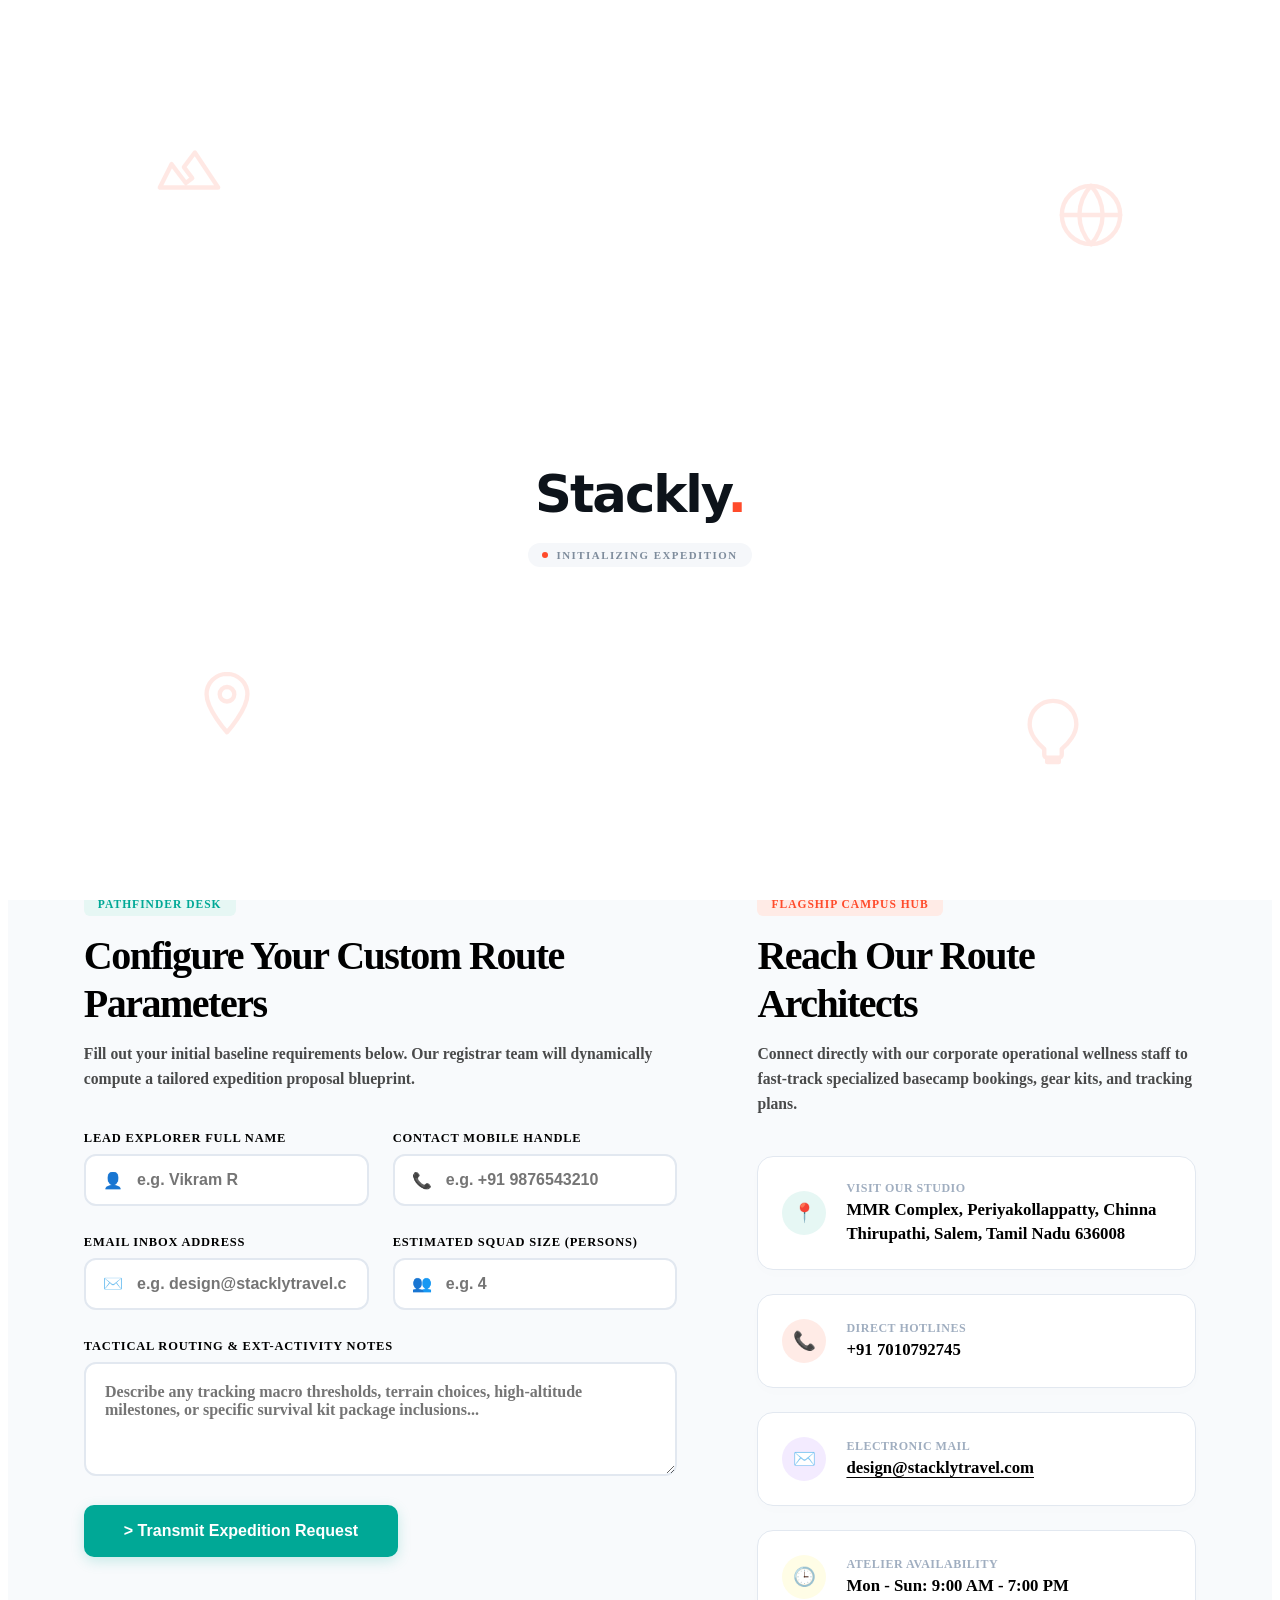
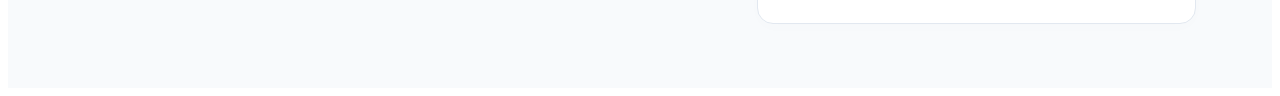
==== contact.html @ 39866b39 "subpages" ====
<!DOCTYPE html>
<html lang="en">
<head>
    <meta charset="UTF-8">
    <meta name="viewport" content="width=device-width, initial-scale=1.0">
    <title>Stackly | Adventure Expeditions</title>
    <link rel="stylesheet" href="style.css">
</head>
<body>

<!-- Fully Responsive Fluid-Loop Preloader Page for Stackly -->
<div id="preloader">
    <!-- Fluid Floating Vector Background Elements -->
    <div class="floating-bg">
        <!-- Mountain Peak Icon -->
        <svg class="float-icon icon-1" viewBox="0 0 24 24"><path d="M14 6l-3.75 5 2.85 3.8-2.2 1.65-4.9-6.45L2 18h20L14 6z"/></svg>
        <!-- Globe / Latitude Icon -->
        <svg class="float-icon icon-2" viewBox="0 0 24 24"><circle cx="12" cy="12" r="10"/><path d="M12 2a15.3 15.3 0 0 1 4 10 15.3 15.3 0 0 1-4 10 15.3 15.3 0 0 1-4-10 15.3 15.3 0 0 1 4-10zM2 12h20"/></svg>
        <!-- Map Pin Accent -->
        <svg class="float-icon icon-3" viewBox="0 0 24 24"><path d="M12 2C8.13 2 5 5.13 5 9c0 5.25 7 13 7 13s7-7.75 7-13c0-3.87-3.13-7-7-7zm0 9.5c-1.38 0-2.5-1.12-2.5-2.5s1.12-2.5 2.5-2.5 2.5 1.12 2.5 2.5-1.12 2.5-2.5 2.5z"/></svg>
        <!-- Hot Air Balloon Explorer Icon -->
        <svg class="float-icon icon-4" viewBox="0 0 24 24"><path d="M12 2a8 8 0 0 0-8 8c0 3.25 2.5 6.5 5 8.5v2a1 1 0 0 0 1 1h4a1 1 0 0 0 1-1v-2c2.5-2 5-5.25 5-8.5a8 8 0 0 0-8-8zm-2 20h4v1h-4v-1z"/></svg>
    </div>

    <!-- Center Content Branding Hub -->
    <div class="loader-content">
        <!-- Re-engineered Responsive Fluid Loop Vector Logo -->
        <div class="logo-wrapper">
            <svg class="stack-logo-svg" viewBox="0 0 100 60" xmlns="http://w3.org">
                <defs>
                    <linearGradient id="logoGrad" x1="0%" y1="0%" x2="100%" y2="100%">
                        <stop offset="0%" stop-color="#ff4b2b" />
                        <stop offset="50%" stop-color="#a832ff" />
                        <stop offset="100%" stop-color="#3b82f6" />
                    </linearGradient>
                </defs>
                <!-- Perfectly proportioned infinity track filling the viewport container -->
                <path class="fluid-loop-track" d="M 30 30 C 10 10, 10 50, 30 30 C 50 10, 50 50, 70 30 C 90 10, 90 50, 70 30 C 50 10, 50 50, 30 30 Z" />
            </svg>
        </div>

        <h1 class="brand-name">Stackly<span>.</span></h1>
        
        <!-- Minimal Graphic Pulse Indicator -->
        <div class="pulse-status-container">
            <span class="pulse-dot"></span>
            <span class="status-text">INITIALIZING EXPEDITION</span>
        </div>
    </div>
</div>

<script>
    document.addEventListener('DOMContentLoaded', () => {
    
    // Architectural Component Trigger targeting Preloader Layer
    const preloader = document.getElementById('preloader');
    
    setTimeout(() => {
        if(preloader) {
            // Dismiss Preloader with premium clean translation slide effect
            preloader.classList.add('fade-out');
            
            // Seamlessly unlock main content view mechanics
            document.body.style.overflowY = "auto";
        }
    }, 2000); // Strict 2-second timing rule
    
});

</script>

<!-- Fully Responsive Navigation Header -->
<header class="main-navbar">
    <div class="nav-container">
        
        <!-- Brand Logo Container (Clicking refreshes the page) -->
        <a href="" class="brand-logo-link" onclick="window.location.reload(); return false;">
            <img src="logo.png" alt="Stackly Logo" class="brand-logo-img">
        </a>

        <!-- Hamburger Icon for Responsive Layout Mobile View -->
        <div class="hamburger-menu" id="hamburgerMenu">
            <span class="nav-bar"></span>
            <span class="nav-bar"></span>
            <span class="nav-bar"></span>
        </div>

        <!-- Navigation Menus Link Layout Wrapper -->
        <nav class="nav-menu-wrapper" id="navMenuWrapper">
            <!-- 5 Centered Nav Links -->
            <ul class="nav-menu-list">
                <li><a href="index.html" class="menu-item ">Home</a></li>
                <li><a href="destination.html" class="menu-item ">Destinations</a></li>
                <li><a href="story.htmlr" class="menu-item ">Our Story</a></li>
                <li><a href="gallery.html" class="menu-item active">Gallery</a></li>
                <li><a href="contact.html" class="menu-item">Contact Us</a></li>
            </ul>

            <!-- Right Side Corner Auth Button -->
            <div class="nav-auth-wrapper">
              <button class="btn-auth" id="authBtn" onclick="window.location.href='login.html'">
    Join Stackly
</button>
            </div>
        </nav>

    </div>
</header>

<script>
    document.addEventListener('DOMContentLoaded', () => {
    
    // Select HTML Structural Elements for Responsive Navbar Menu Loop
    const hamburgerMenu = document.getElementById('hamburgerMenu');
    const navMenuWrapper = document.getElementById('navMenuWrapper');
    const menuLinks = document.querySelectorAll('.menu-item');

    // Toggle Mobile Panel overlay classes upon action clicks
    hamburgerMenu.addEventListener('click', () => {
        hamburgerMenu.classList.toggle('open');
        navMenuWrapper.classList.toggle('mobile-active');
        
        // Prevent background webpage scrolling when structural panel overlay is open
        if (navMenuWrapper.classList.contains('mobile-active')) {
            document.body.style.overflow = 'hidden';
        } else {
            document.body.style.overflow = 'auto';
        }
    });

    // Close the navigation modal window instantly when any single item anchor link is chosen
    menuLinks.forEach(link => {
        link.addEventListener('click', (e) => {
            // Remove active tags across all structural items
            menuLinks.forEach(item => item.classList.remove('active'));
            // Inject structural active highlight onto selection
            e.target.classList.add('active');

            // Dismiss mobile drawer layouts
            hamburgerMenu.classList.remove('open');
            navMenuWrapper.classList.remove('mobile-active');
            document.body.style.overflow = 'auto';
        });
    });

});

</script>

<!-- Fully Responsive Brand-Themed Contact Hero Section -->
<section id="contact-hero-arena" class="contact-hero-section">
    <!-- Theme Floating Vector Background Systems -->
    <div class="contact-floating-bg">
        <svg class="contact-float-icon icon-alpha" viewBox="0 0 24 24" fill="none" stroke="currentColor" stroke-width="1.5"><path d="M22 16.92v3a2 2 0 0 1-2.18 2 19.79 19.79 0 0 1-8.63-3.07 19.5 19.5 0 0 1-6-6 19.79 19.79 0 0 1-3.07-8.67A2 2 0 0 1 4.11 2h3a2 2 0 0 1 2 1.72 12.84 12.84 0 0 0 .7 2.81 2 2 0 0 1-.45 2.11L8.09 9.91a16 16 0 0 0 6 6l1.27-1.27a2 2 0 0 1 2.11-.45 12.84 12.84 0 0 0 2.81.7A2 2 0 0 1 22 16.92z"/></svg>
        <svg class="contact-float-icon icon-beta" viewBox="0 0 24 24" fill="none" stroke="currentColor" stroke-width="1.5"><circle cx="12" cy="12" r="10"/><path d="M12 2v20M2 12h20"/></svg>
    </div>

    <div class="contact-hero-container">
        <!-- LEFT COLUMN: Dynamic Motion Typography & Interaction Channels -->
        <div class="contact-hero-text-block">
            <!-- Scroll-Triggered Staggered Word Entry Header -->
            <h1 class="contact-hero-title" id="contactScrollTitle">
                <span class="contact-scroll-word">Connect</span>
                <span class="contact-scroll-word">With</span>
                <span class="contact-scroll-word">Our</span>
                <span class="contact-scroll-word">Basecamp<span class="brand-dot-marker">.</span></span>
            </h1>
            
            <p class="contact-hero-description scroll-bottom-cascade">
                Have questions regarding custom route tracking parameters, equipment load Suggested caps, or team coordination sync loops? Establish lines with our pathfinders.
            </p>

            <!-- Creative Inline Details Grid Blocks -->
            <div class="contact-meta-cards-grid scroll-bottom-cascade">
                <!-- Card Node 1 -->
                <div class="contact-detail-card-item">
                    <div class="card-icon-box coral-tint">
                        <svg viewBox="0 0 24 24" fill="none" stroke="currentColor" stroke-width="2.5"><path d="M22 16.92v3a2 2 0 0 1-2.18 2 19.79 19.79 0 0 1-8.63-3.07 19.5 19.5 0 0 1-6-6 19.79 19.79 0 0 1-3.07-8.67A2 2 0 0 1 4.11 2h3a2 2 0 0 1 2 1.72 12.84 12.84 0 0 0 .7 2.81 2 2 0 0 1-.45 2.11L8.09 9.91a16 16 0 0 0 6 6l1.27-1.27a2 2 0 0 1 2.11-.45 12.84 12.84 0 0 0 2.81.7A2 2 0 0 1 22 16.92z"/></svg>
                    </div>
                    <div class="card-meta-text">
                        <h4>Terminal Hotline</h4>
                        <p class="pure-black-label">+91 7010792745</p>
                    </div>
                </div>

                <!-- Card Node 2 -->
                <div class="contact-detail-card-item">
                    <div class="card-icon-box purple-tint">
                        <svg viewBox="0 0 24 24" fill="none" stroke="currentColor" stroke-width="2.5"><path d="M4 4h16c1.1 0 2 .9 2 2v12c0 1.1-.9 2-2 2H4c-1.1 0-2-.9-2-2V6c0-1.1.9-2 2-2z"/><polyline points="22,6 12,13 2,6"/></svg>
                    </div>
                    <div class="card-meta-text">
                        <h4>Secure Mail Server</h4>
                        <p class="pure-black-label">ops@stacklytravel.com</p>
                    </div>
                </div>
            </div>

            <!-- Bottom-Up Entrance CTA Action Button -->
            <div class="contact-hero-cta-wrapper scroll-bottom-cascade">
                <button class="contact-hero-btn-primary fallback-redirect">Open Support Terminal</button>
            </div>
        </div>

        <!-- RIGHT COLUMN: Framed High-Contrast Image Display Canvas -->
        <div class="contact-hero-media-block" id="contactMediaBlock">
            <div class="contact-graphic-frame">
                <div class="frame-accent-bracket-node"></div>
                <img src="https://unsplash.com" alt="Pathfinders Team Communicating at Basecamp Site" class="contact-hero-display-img">
            </div>
        </div>
    </div>
</section>

<style>
    /* --- High-Contrast Contact Page Hero Layout Blueprint --- */
.contact-hero-section {
    position: relative;
    width: 100%;
    min-height: calc(100vh - 130px);
    background-color: #ffffff;
    /* Enforces strict 130px top padding layout constraints */
    padding: 130px 6% 5rem 6%; 
    display: flex;
    align-items: center;
    overflow: hidden;
    box-sizing: border-box;
}

.contact-hero-container {
    max-width: 1600px;
    margin: 0 auto;
    display: grid;
    grid-template-columns: 1.1fr 0.9fr; /* Asymmetrical distribution grid tracking rules */
    gap: 6rem;
    align-items: center;
    width: 100%;
    position: relative;
    z-index: 5;
}

/* ==========================================
   LEFT COLUMN: SCROLL REVEALS & HIGHLIGHTS
   ========================================== */
.contact-hero-text-block {
    display: flex;
    flex-direction: column;
}

/* Word-by-Word Smooth Reveal Animations */
.contact-hero-title {
    display: flex;
    flex-wrap: wrap;
    gap: 0.6rem 1.4rem;
    font-size: clamp(3.2rem, 5.8vw, 5.2rem);
    font-weight: 900;
    color: #000000; /* Pure Black */
    line-height: 1.05;
    letter-spacing: -3px;
    margin-bottom: 2rem;
    overflow: hidden;
}

.contact-scroll-word {
    display: inline-block;
    opacity: 0;
    transform: translateY(25px);
    transition: opacity 0.6s cubic-bezier(0.16, 1, 0.3, 1), transform 0.6s cubic-bezier(0.16, 1, 0.3, 1);
}

.contact-scroll-word.reveal-active {
    opacity: 1;
    transform: translateY(0);
}

.brand-dot-marker {
    color: #ff4b2b; /* Stackly Electric Coral */
}

.contact-hero-description {
    font-size: clamp(1.15rem, 1.8vw, 1.3rem);
    font-weight: 600;
    color: #657786;
    line-height: 1.6;
    margin: 0 0 2.5rem 0;
    max-width: 650px;
}

/* Interactive Utility Cards Grid Block Row */
.contact-meta-cards-grid {
    display: grid;
    grid-template-columns: 1fr 1fr;
    gap: 1.5rem;
    margin-bottom: 3.5rem;
    max-width: 680px;
}

.contact-detail-card-item {
    display: flex;
    align-items: center;
    gap: 1rem;
    padding: 1.25rem 1.5rem;
    background-color: #ffffff;
    border: 2px solid #000000; /* Bold industrial structural vector borders */
    border-radius: 16px;
    transition: transform 0.3s cubic-bezier(0.16, 1, 0.3, 1), border-color 0.3s ease;
}

/* Creative Card Lift Hover Animations */
.contact-detail-card-item:hover {
    transform: translateY(-4px) scale(1.02);
    border-color: #ff4b2b;
}

.card-icon-box {
    width: 44px;
    height: 44px;
    border-radius: 10px;
    display: flex;
    align-items: center;
    justify-content: center;
    flex-shrink: 0;
}
.coral-tint  { background-color: rgba(255, 75, 43, 0.06); color: #ff4b2b; }
.purple-tint { background-color: rgba(168, 50, 255, 0.06); color: #a832ff; }

.card-icon-box svg {
    width: 20px;
    height: 20px;
}

.card-meta-text h4 {
    font-size: 0.95rem;
    font-weight: 800;
    color: #a0aec0;
    text-transform: uppercase;
    letter-spacing: 0.5px;
    margin: 0 0 2px 0;
}

/* Pure Black Pure Content Hover Typography Styling */
.pure-black-label {
    font-size: 1.05rem;
    font-weight: 700;
    color: #000000; /* Pure solid black text font rule */
    margin: 0;
    transition: color 0.25s ease;
}

.contact-detail-card-item:hover .pure-black-label {
    color: #ff4b2b;
}

/* Shared Bottom Entrance Animation Core States */
.scroll-bottom-cascade {
    opacity: 0;
    transform: translateY(40px);
    transition: opacity 0.8s cubic-bezier(0.16, 1, 0.3, 1), transform 0.8s cubic-bezier(0.16, 1, 0.3, 1);
}

.scroll-bottom-cascade.reveal-active {
    opacity: 1;
    transform: translateY(0);
}

/* Capsule round gradient action button */
.contact-hero-btn-primary {
    display: inline-block;
    padding: 1.1rem 3.2rem;
    font-size: 1.05rem;
    font-weight: 800;
    color: #ffffff;
    background: linear-gradient(90deg, #ff4c2b 0%, #d83490 45%, #943bf1 100%);
    border: none;
    border-radius: 50px; 
    cursor: pointer;
    box-shadow: 0 10px 25px rgba(216, 52, 144, 0.25);
    transition: transform 0.3s cubic-bezier(0.16, 1, 0.3, 1), box-shadow 0.3s ease;
    white-space: nowrap;
}

.contact-hero-btn-primary:hover {
    transform: translateY(-4px) scale(1.02);
    box-shadow: 0 14px 30px rgba(216, 52, 144, 0.4);
}

/* ==========================================
   RIGHT COLUMN: PICTURE CANVAS ELEMENT STAGE
   ========================================== */
.contact-hero-media-block {
    width: 100%;
    opacity: 0;
    transform: scale(0.95);
    transition: opacity 1s cubic-bezier(0.16, 1, 0.3, 1), transform 1s cubic-bezier(0.16, 1, 0.3, 1);
}

.contact-hero-media-block.reveal-active {
    opacity: 1;
    transform: scale(1);
}

.contact-graphic-frame {
    position: relative;
    width: 100%;
    aspect-ratio: 16 / 11; /* Locked ratio frame prevents load container height collapse errors */
    border: 3px solid #000000; 
    border-radius: 24px;
    overflow: hidden;
    background-color: #f8fafc;
    box-shadow: 0 20px 45px rgba(0,0,0,0.06);
}

.contact-hero-display-img {
    width: 100%;
    height: 100%;
    object-fit: cover;
    display: block;
    transition: transform 0.6s cubic-bezier(0.16, 1, 0.3, 1);
}

.contact-graphic-frame:hover .contact-hero-display-img {
    transform: scale(1.04);
}

.frame-accent-bracket-node {
    position: absolute;
    top: -15px;
    right: -15px;
    width: 60px;
    height: 60px;
    border-right: 4px solid #a832ff; /* Solar Violet corner layout badge element */
    border-top: 4px solid #a832ff;
    pointer-events: none;
    z-index: 5;
}

/* Background Vectors Styling Matrix */
.contact-floating-bg {
    position: absolute;
    width: 100%;
    height: 100%;
    top: 0;
    left: 0;
    pointer-events: none;
    z-index: 1;
}

.contact-float-icon {
    position: absolute;
    width: 5vw;
    min-width: 45px;
    max-width: 80px;
    color: #a832ff;
    opacity: 0.07;
    animation: driftMotion 16s infinite linear alternate;
}

.icon-alpha { top: 15%; left: 4%; }
.icon-beta { bottom: 18%; right: 48%; }

@keyframes driftMotion {
    0% { transform: translate(0, 0) rotate(0deg); }
    100% { transform: translate(25px, -25px) rotate(8deg); }
}

/* ==========================================
   RESPONSIVE DESIGN SYSTEM MEDIA QUERIES
   ========================================== */
@media (max-width: 1100px) {
    .contact-hero-section {
        padding-top: 130px; 
    }
    .contact-hero-container {
        grid-template-columns: 1fr;
        gap: 4rem;
    }
    .contact-hero-text-block {
        align-items: center;
        text-align: center;
    }
    .contact-hero-title {
        justify-content: center;
    }
    .contact-hero-description, .contact-meta-cards-grid {
        margin-left: auto;
        margin-right: auto;
    }
    .contact-hero-media-block {
        max-width: 650px;
        margin: 0 auto;
    }
}

@media (max-width: 600px) {
    .contact-meta-cards-grid {
        grid-template-columns: 1fr; /* Stack utility details blocks into single vertical stream card on mobile displays */
        width: 100%;
        max-width: 320px;
    }
    .contact-hero-btn-primary {
        width: 100%;
        text-align: center;
    }
}

</style>

<script>
    document.addEventListener('DOMContentLoaded', () => {

    // ==========================================
    // 1. SCROLL INTERSECTION REVEAL MODULE
    // ==========================================
    const heroArena = document.getElementById('contact-hero-arena');
    const scrollWords = document.querySelectorAll('.contact-scroll-word');
    const bottomCascades = document.querySelectorAll('.scroll-bottom-cascade');
    const mediaBlockCard = document.getElementById('contactMediaBlock');

    const contactObserverOptions = {
        root: null,
        threshold: 0.12 
    };

    const triggerContactHeroReveal = (entries, observer) => {
        entries.forEach(entry => {
            if (entry.isIntersecting) {
                
                // Stagger text header elements word-by-word upward sequentially
                scrollWords.forEach((word, index) => {
                    setTimeout(() => {
                        word.classList.add('reveal-active');
                    }, index * 120); // 120ms staggered flow metrics
                });

                // Cascade detail cards and text up cleanly from the layout baseline
                bottomCascades.forEach((element, index) => {
                    setTimeout(() => {
                        element.classList.add('reveal-active');
                    }, (scrollWords.length * 120) + (index * 150));
                });

                // Smooth scale-reveal for right-hand picture frame canvas box
                setTimeout(() => {
                    if (mediaBlockCard) {
                        mediaBlockCard.classList.add('reveal-active');
                    }
                }, (scrollWords.length * 120) + 350);

                observer.unobserve(entry.target); // Sever trace line monitoring loops to preserve memory lifecycle
            }
        });
    };

    const contactHeroObserver = new IntersectionObserver(triggerContactHeroReveal, contactObserverOptions);
    if (heroArena) contactHeroObserver.observe(heroArena);

    // ==========================================
    // 2. DISPATCH REDIRECT CALL TRUNK (404 OVERLAY)
    // ==========================================
    const overlayTriggers = document.querySelectorAll('#contact-hero-arena .fallback-redirect');

    overlayTriggers.forEach(btn => {
        btn.addEventListener('click', (e) => {
            e.preventDefault();
            e.stopPropagation();

            const customOverlay = document.createElement('div');
            customOverlay.style.cssText = `
                position: fixed; top: 0; left: 0; width: 100vw; height: 100vh;
                background: #000000; color: #ffffff; z-index: 1000000;
                display: flex; flex-direction: column; align-items: center; justify-content: center;
                font-family: system-ui, -apple-system, sans-serif; opacity: 0; transition: opacity 0.3s ease;
            `;

            customOverlay.innerHTML = `
                <h1 style="font-size: clamp(5rem, 12vw, 8rem); font-weight: 900; color: #ff4b2b; margin: 0; letter-spacing: -2px;">404</h1>
                <h2 style="font-size: 1.35rem; font-weight: 800; margin: 0.5rem 0 1rem; text-transform: uppercase;">Support Terminal Sealed</h2>
                <p style="font-size: 1rem; color: #657786; text-align: center; max-width: 450px; margin: 0 0 2rem 0; padding: 0 1rem;">The live operational help desk wave coordinate matrix is offline for schedule re-calibration. Path unresolved.</p>
                <button id="dismissContactOverlay" style="background: #ffffff; color: #000000; border: none; padding: 0.85rem 2.5rem; font-weight: 800; font-size: 0.95rem; border-radius: 30px; cursor: pointer; transition: transform 0.2s ease;">Return to Basecamp</button>
            `;

            document.body.appendChild(customOverlay);
            requestAnimationFrame(() => customOverlay.style.opacity = '1');
            document.body.style.overflow = 'hidden';

            document.getElementById('dismissContactOverlay').addEventListener('click', () => {
                customOverlay.style.opacity = '0';
                setTimeout(() => {
                    customOverlay.remove();
                    document.body.style.overflow = 'auto';
                }, 300);
            });
        });
    });

});

</script>

<!-- Fully Responsive Balanced Split Form & Basecamp Details Matrix -->
<section id="care-architects-hub" class="form-matrix-section">
    <div class="matrix-fluid-container scroll-fade-up">
        
        <!-- LEFT COLUMN: Strict Validation Booking Grid Box -->
        <div class="matrix-form-column">
            <div class="form-badge-wrapper">
                <span class="badge-label-node tint-teal">PATHFINDER DESK</span>
            </div>
            
            <h2 class="form-main-title">Configure Your Custom Route Parameters</h2>
            <p class="form-subtitle">Fill out your initial baseline requirements below. Our registrar team will dynamically compute a tailored expedition proposal blueprint.</p>
            
            <form id="placementFormMatrix" class="matrix-interactive-form" novalidate>
                
                <div class="form-input-row">
                    <!-- INPUT 1: Explorer Name (Strips Digits) -->
                    <div class="input-field-node">
                        <label for="parentFullName">LEAD EXPLORER FULL NAME</label>
                        <div class="control-input-wrapper">
                            <span class="field-vector-icon">👤</span>
                            <input type="text" id="parentFullName" placeholder="e.g. Vikram R" required>
                        </div>
                    </div>
                    
                    <!-- INPUT 2: Mobile (Strips Alpha) -->
                    <div class="input-field-node">
                        <label for="contactMobile">CONTACT MOBILE HANDLE</label>
                        <div class="control-input-wrapper">
                            <span class="field-vector-icon">📞</span>
                            <input type="tel" id="contactMobile" placeholder="e.g. +91 9876543210" required>
                        </div>
                    </div>
                </div>

                <div class="form-input-row">
                    <!-- INPUT 3: Email Box -->
                    <div class="input-field-node">
                        <label for="inboxAddress">EMAIL INBOX ADDRESS</label>
                        <div class="control-input-wrapper">
                            <span class="field-vector-icon">✉️</span>
                            <input type="email" id="inboxAddress" placeholder="e.g. design@stacklytravel.com" required>
                        </div>
                    </div>
                    
                    <!-- INPUT 4: Squad Size -->
                    <div class="input-field-node">
                        <label for="childAgeMonths">ESTIMATED SQUAD SIZE (PERSONS)</label>
                        <div class="control-input-wrapper">
                            <span class="field-vector-icon">👥</span>
                            <input type="number" id="childAgeMonths" placeholder="e.g. 4" required>
                        </div>
                    </div>
                </div>

                <!-- TEXTAREA: Notes -->
                <div class="input-field-node full-width-node">
                    <label for="careNotes">TACTICAL ROUTING & EXT-ACTIVITY NOTES</label>
                    <textarea id="careNotes" placeholder="Describe any tracking macro thresholds, terrain choices, high-altitude milestones, or specific survival kit package inclusions..." rows="4" required></textarea>
                </div>

                <!-- SUBMIT TERMINAL BUTTON BUTTON -->
                <div class="action-submit-node">
                    <button type="submit" class="btn-matrix-submit">&gt; Transmit Expedition Request</button>
                </div>

            </form>
        </div>

        <!-- RIGHT COLUMN: Corporate Basecamp Headquarters Location Details -->
        <div class="matrix-details-column">
            <div class="form-badge-wrapper">
                <span class="badge-label-node tint-coral">FLAGSHIP CAMPUS HUB</span>
            </div>
            
            <h2 class="details-main-title">Reach Our Route Architects</h2>
            <p class="details-subtitle">Connect directly with our corporate operational wellness staff to fast-track specialized basecamp bookings, gear kits, and tracking plans.</p>
            
            <!-- STICKY VERTICAL INFO TRACK BOXES -->
            <div class="studio-info-stack">
                
                <!-- Box Node A: Address -->
                <div class="info-card-strip">
                    <div class="info-icon-box box-teal">📍</div>
                    <div class="info-text-box">
                        <span class="info-tag-header">VISIT OUR STUDIO</span>
                        <p class="info-tag-desc bold-obsidian">MMR Complex, Periyakollappatty, Chinna Thirupathi, Salem, Tamil Nadu 636008</p>
                    </div>
                </div>

                <!-- Box Node B: Hotlines -->
                <div class="info-card-strip">
                    <div class="info-icon-box box-coral">📞</div>
                    <div class="info-text-box">
                        <span class="info-tag-header">DIRECT HOTLINES</span>
                        <p class="info-tag-desc bold-obsidian number-highlight">+91 7010792745</p>
                    </div>
                </div>

                <!-- Box Node C: Mail Link -->
                <div class="info-card-strip">
                    <div class="info-icon-box box-purple">✉️</div>
                    <div class="info-text-box">
                        <span class="info-tag-header">ELECTRONIC MAIL</span>
                        <a href="mailto:design@stacklytravel.com" class="info-tag-desc email-anchor-link">design@stacklytravel.com</a>
                    </div>
                </div>

                <!-- Box Node D: Availability -->
                <div class="info-card-strip">
                    <div class="info-icon-box box-yellow">🕒</div>
                    <div class="info-text-box">
                        <span class="info-tag-header">ATELIER AVAILABILITY</span>
                        <p class="info-tag-desc bold-obsidian">Mon - Sun: 9:00 AM - 7:00 PM</p>
                    </div>
                </div>

            </div>
        </div>

    </div>
</section>

<style>
    /* --- High-Contrast Split Architectural Matrix Section Styles --- */
.form-matrix-section {
    width: 100%;
    background-color: #f8fafc; /* Premium clean off-white base layer */
    padding: 4rem 6%;
    box-sizing: border-box;
}

.matrix-fluid-container {
    max-width: 1550px;
    margin: 0 auto;
    display: grid;
    grid-template-columns: 1.15fr 0.85fr;
    gap: 5rem;
    align-items: start;
}

/* ==========================================
   BADGES & BASELINE TYPOGRAPHY MATRIX
   ========================================== */
.form-badge-wrapper {
    margin-bottom: 1.25rem;
}

.badge-label-node {
    font-size: 0.72rem;
    font-weight: 900;
    letter-spacing: 1px;
    padding: 6px 14px;
    border-radius: 6px;
    text-transform: uppercase;
}
.tint-teal  { background-color: #e6f7f4; color: #00a896; }
.tint-coral { background-color: #ffebe6; color: #ff4b2b; }

.form-main-title, .details-main-title {
    font-size: clamp(1.8rem, 3.5vw, 2.5rem);
    font-weight: 800;
    color: #000000; /* Pure High-Contrast Black */
    letter-spacing: -1.5px;
    margin: 0 0 0.8rem 0;
    line-height: 1.2;
}

.form-subtitle, .details-subtitle {
    font-size: 0.98rem;
    font-weight: 600;
    color: #000000;
    opacity: 0.7;
    line-height: 1.6;
    margin: 0 0 2.5rem 0;
    max-width: 600px;
}

/* ==========================================
   LEFT COLUMN: GRID INPUT CONTROLS CANVAS
   ========================================== */
.matrix-interactive-form {
    display: flex;
    flex-direction: column;
    gap: 1.8rem;
    width: 100%;
}

.form-input-row {
    display: flex;
    gap: 1.5rem;
    width: 100%;
}

.input-field-node {
    flex: 1;
    display: flex;
    flex-direction: column;
    gap: 8px;
}

.full-width-node {
    width: 100%;
}

.input-field-node label {
    font-size: 0.78rem;
    font-weight: 900;
    text-transform: uppercase;
    letter-spacing: 0.8px;
    color: #000000;
}

.control-input-wrapper {
    position: relative;
    width: 100%;
    display: flex;
    align-items: center;
}

.field-vector-icon {
    position: absolute;
    left: 1.2rem;
    font-size: 1rem;
    color: #a0aec0;
    pointer-events: none;
    user-select: none;
}

.matrix-interactive-form input, .matrix-interactive-form textarea {
    width: 100%;
    background-color: #ffffff;
    border: 2px solid #e2e8f0;
    border-radius: 12px;
    font-size: 1rem;
    font-weight: 700;
    color: #000000;
    outline: none;
    box-sizing: border-box;
    transition: all 0.25s cubic-bezier(0.16, 1, 0.3, 1);
}

.matrix-interactive-form input {
    height: 52px;
    padding: 0 1.2rem 0 3.2rem; 
}

.matrix-interactive-form textarea {
    padding: 1.2rem;
    resize: vertical;
    font-family: inherit;
}

.matrix-interactive-form input:focus, .matrix-interactive-form textarea:focus {
    border-color: #00a896; 
    box-shadow: 0 4px 15px rgba(0, 168, 150, 0.04);
}

/* Admissions Request Launch Button Component */
.btn-matrix-submit {
    height: 52px;
    padding: 0 2.5rem;
    background-color: #00a896; /* Pure brand teal button base fill */
    color: #ffffff;
    border: none;
    border-radius: 10px;
    font-size: 1rem;
    font-weight: 800;
    cursor: pointer;
    box-shadow: 0 4px 14px rgba(0, 168, 150, 0.2);
    transition: all 0.25s ease;
}

.btn-matrix-submit:hover {
    background-color: #008f81;
    transform: translateY(-2px);
    box-shadow: 0 6px 18px rgba(0, 168, 150, 0.35);
}

/* ==========================================
   RIGHT COLUMN: STUDIO DETAILS VERTICAL STACK
   ========================================== */
.studio-info-stack {
    display: flex;
    flex-direction: column;
    gap: 1.5rem;
    width: 100%;
}

.info-card-strip {
    display: flex;
    align-items: center;
    gap: 1.25rem;
    background-color: #ffffff;
    border: 1px solid #e2e8f0;
    border-radius: 16px;
    padding: 1.5rem;
    box-sizing: border-box;
    box-shadow: 0 4px 15px rgba(0,0,0,0.01);
}

.info-icon-box {
    width: 44px;
    height: 44px;
    border-radius: 50%;
    display: flex;
    align-items: center;
    justify-content: center;
    font-size: 1.15rem;
    flex-shrink: 0;
}
.box-teal   { background-color: #e6f7f4; }
.box-coral  { background-color: #ffebe6; }
.box-purple { background-color: #f3ebff; }
.box-yellow { background-color: #fffde6; }

.info-text-box {
    display: flex;
    flex-direction: column;
    gap: 2px;
}

.info-tag-header {
    font-size: 0.75rem;
    font-weight: 900;
    color: #a0aec0;
    letter-spacing: 0.5px;
}

.info-tag-desc {
    font-size: 1.05rem;
    margin: 0;
    line-height: 1.4;
}

.bold-obsidian {
    font-weight: 700;
    color: #000000;
}

.number-highlight {
    font-weight: 800;
}

/* Direct mail link link anchor styling */
.email-anchor-link {
    font-weight: 800;
    color: #000000;
    text-decoration: underline;
    text-underline-offset: 4px;
    transition: color 0.2s ease;
}

.email-anchor-link:hover {
    color: #ff4b2b; /* Glow bright brand coral on focus contact hover loop */
}

/* ==========================================
   RESPONSIVE DESIGN SYSTEM MEDIA QUERIES
   ========================================== */
@media (max-width: 1024px) {
    .matrix-fluid-container {
        grid-template-columns: 1fr; 
        gap: 4rem;
    }
}

@media (max-width: 600px) {
    .form-input-row {
        flex-direction: column; 
        gap: 1.8rem;
    }
    .info-card-strip {
        padding: 1.25rem;
    }
    .btn-matrix-submit {
        width: 100%;
        justify-content: center;
    }
}

</style>

<script>
    document.addEventListener('DOMContentLoaded', () => {

    const fullNameInput = document.getElementById('parentFullName');
    const mobileInput = document.getElementById('contactMobile');
    const placementForm = document.getElementById('placementFormMatrix');

    // ========================================================
    // 1. STRICT VALIDATION FILTER LOOPS (REALTIME TYPING BLOCKERS)
    // ========================================================
    if (fullNameInput) {
        fullNameInput.addEventListener('input', () => {
            fullNameInput.value = fullNameInput.value.replace(/[0-9]/g, '');
        });
    }

    if (mobileInput) {
        mobileInput.addEventListener('input', () => {
            mobileInput.value = mobileInput.value.replace(/[a-zA-Z]/g, '');
        });
    }

    // ========================================================
    // 2. DISPATCH SUBMIT INTERCEPTOR PIPELINE (404 REDIRECT OVERLAY)
    // ========================================================
    if (placementForm) {
        placementForm.addEventListener('submit', (e) => {
            e.preventDefault();

            const parentName = fullNameInput.value.trim();
            const phoneHandle = mobileInput.value.trim();
            const emailInbox = document.getElementById('inboxAddress').value.trim();
            const infantAge = document.getElementById('childAgeMonths').value;
            const careNotes = document.getElementById('careNotes').value.trim();

            if (!parentName || !phoneHandle || !emailInbox || !infantAge || !careNotes) {
                alert('Please fill the fields before initiating placement terminal matrix verification.');
                return;
            }

            const cockpitOverlay = document.createElement('div');
            cockpitOverlay.style.cssText = `
                position: fixed; top: 0; left: 0; width: 100vw; height: 100vh;
                background: #000000; color: #ffffff; z-index: 2000000;
                display: flex; flex-direction: column; align-items: center; justify-content: center;
                font-family: system-ui, -apple-system, sans-serif; opacity: 0; transition: opacity 0.35s ease;
            `;

            cockpitOverlay.innerHTML = `
                <h1 style="font-size: clamp(5rem, 12vw, 8rem); font-weight: 900; color: #ff4b2b; margin: 0; letter-spacing: -2px;">404</h1>
                <h2 style="font-size: 1.35rem; font-weight: 800; margin: 0.5rem 0 1rem; text-transform: uppercase; letter-spacing: 0.5px;">Matrix Node Missing</h2>
                <p style="font-size: 1rem; color: #657786; text-align: center; max-width: 460px; margin: 0 0 2.5rem 0; padding: 0 1.5rem;">Admissions parameters for [ ${parentName.toUpperCase()} ] accepted, but target processing node has dropped offline. Track severed.</p>
                <button id="dismissFormOverlay" style="background: #ffffff; color: #000000; border: none; padding: 0.85rem 2.8rem; font-weight: 800; font-size: 0.95rem; border-radius: 40px; cursor: pointer; transition: transform 0.2s ease;">Re-verify Baseline</button>
            `;

            document.body.appendChild(cockpitOverlay);
            requestAnimationFrame(() => cockpitOverlay.style.opacity = '1');
            document.body.style.overflow = 'hidden';

            document.getElementById('dismissFormOverlay').addEventListener('click', () => {
                cockpitOverlay.style.opacity = '0';
                setTimeout(() => {
                    cockpitOverlay.remove();
                    document.body.style.overflow = 'auto';
                    placementForm.reset(); 
                }, 300);
            });
        });
    }

});

</script>
---- style.css ----
/* --- Ultra-Modern Fluid Preloader System --- */
#preloader {
    position: fixed;
    top: 0;
    left: 0;
    width: 100vw;
    height: 100vh;
    background-color: #ffffff; /* Bright Pure White Canvas */
    z-index: 99999;
    display: flex;
    justify-content: center;
    align-items: center;
    overflow: hidden;
    transition: transform 0.8s cubic-bezier(0.85, 0, 0.15, 1), opacity 0.8s ease;
}

/* Luxury Slide-Up Dismissal Effect */
#preloader.fade-out {
    transform: translateY(-100vh);
    opacity: 0;
    pointer-events: none;
}

/* Background Atmospheric Canvas */
.floating-bg {
    position: absolute;
    width: 100%;
    height: 100%;
    top: 0;
    left: 0;
    pointer-events: none;
}

/* Custom Outlined Floating Explorer Vectors */
.float-icon {
    position: absolute;
    width: 6vw;
    min-width: 40px;
    max-width: 70px;
    fill: none;
    stroke: #ff4b2b; /* Vibrant Base Accent Color */
    stroke-width: 1.5;
    stroke-linecap: round;
    stroke-linejoin: round;
    opacity: 0.12;
    animation: driftMotion 12s infinite linear alternate;
}

/* Asymmetric Responsive Vector Placements */
.icon-1 { top: 15%; left: 12%; animation-duration: 14s; }
.icon-2 { top: 20%; right: 12%; animation-duration: 10s; }
.icon-3 { bottom: 18%; left: 15%; animation-duration: 16s; }
.icon-4 { bottom: 15%; right: 15%; animation-duration: 11s; }

/* Content Branding Framework */
.loader-content {
    width: 90%;
    max-width: 400px;
    text-align: center;
    position: relative;
    z-index: 5;
}

/* Fluid Loop Logo Structural Container */
.logo-wrapper {
    width: 160px;
    height: 96px;
    margin: 0 auto 1.5rem;
    display: flex;
    align-items: center;
    justify-content: center;
}

.stack-logo-svg {
    width: 100%;
    height: 100%;
}

.fluid-loop-track {
    fill: none;
    stroke: url(#logoGrad);
    stroke-width: 6;
    stroke-linecap: round;
    stroke-linejoin: round;
    stroke-dasharray: 300;
    stroke-dashoffset: 300;
    animation: drawTrack 2s cubic-bezier(0.4, 0, 0.2, 1) infinite alternate;
}

/* Premium Typography Layout */
.brand-name {
    font-size: 3.2rem;
    font-weight: 900;
    letter-spacing: -2px;
    color: #0d131a; /* Obsidian Text */
    margin-bottom: 1.2rem;
    font-family: system-ui, -apple-system, BlinkMacSystemFont, sans-serif;
}

.brand-name span {
    color: #ff4b2b; /* Electric Coral Period Dot */
}

/* Modern Micro-Status Text UI */
.pulse-status-container {
    display: inline-flex;
    align-items: center;
    gap: 8px;
    padding: 6px 14px;
    background: #f5f7fa;
    border-radius: 30px;
}

.pulse-dot {
    width: 6px;
    height: 6px;
    background-color: #ff4b2b;
    border-radius: 50%;
    animation: beaconGlow 1.2s infinite ease-in-out;
}

.status-text {
    font-size: 0.68rem;
    font-weight: 700;
    letter-spacing: 1.5px;
    color: #7e8c9c;
}

/* --- Creative Motion Paths & Interpolations --- */
@keyframes drawTrack {
    0% { stroke-dashoffset: 300; }
    100% { stroke-dashoffset: 0; }
}

@keyframes driftMotion {
    0% { transform: translate(0, 0) rotate(0deg); }
    50% { transform: translate(10px, -15px) rotate(6deg); }
    100% { transform: translate(-5px, 10px) rotate(-6deg); }
}

@keyframes beaconGlow {
    0%, 100% { transform: scale(0.8); opacity: 0.5; }
    50% { transform: scale(1.3); opacity: 1; }
}

/* Responsive Adaptive Viewports for Smaller Devices */
@media (max-width: 480px) {
    .brand-name { font-size: 2.6rem; }
    .logo-wrapper { width: 130px; height: 78px; }
    .float-icon { opacity: 0.08; width: 10vw; }
}

/* --- Core Navigation CSS Variables & Reset Custom Configuration --- */
:root {
    --nav-bg: rgba(255, 255, 255, 0.96);
    --text-main: #0d131a;
    --text-muted: #657786;
    --accent: #ff4b2b;
    --nav-height: 80px;
}

/* Header Container Mechanics */
.main-navbar {
    position: fixed;
    top: 0;
    left: 0;
    width: 100%;
    height: var(--nav-height);
    background-color: var(--nav-bg);
    border-bottom: 1px solid #f0f2f5;
    backdrop-filter: blur(10px);
    z-index: 999;
}

.nav-container {
    max-width: 1400px;
    height: 100%;
    margin: 0 auto;
    padding: 0 2rem;
    display: flex;
    justify-content: space-between;
    align-items: center;
}

/* Brand Logo Layout */
.brand-logo-link {
    display: flex;
    align-items: center;
    height: 40px;
    z-index: 1001; /* Stay above mobile view layout overlays */
}

.brand-logo-img {
    height: 100%;
    width: auto;
    object-fit: contain;
    cursor: pointer;
}

/* Navigation Navigation Center and Wrapper Configurations */
.nav-menu-wrapper {
    display: flex;
    justify-content: space-between;
    align-items: center;
    flex-grow: 1;
    margin-left: 4rem;
}

.nav-menu-list {
    display: flex;
    list-style: none;
    margin: 0 auto; /* Pulls menu links straight into the absolute structural center */
    gap: 2.5rem;
}

.menu-item {
    text-decoration: none;
    color: var(--text-muted);
    font-weight: 500;
    font-size: 0.95rem;
    padding: 0.5rem 0;
    position: relative;
    transition: color 0.3s cubic-bezier(0.4, 0, 0.2, 1);
}

.menu-item:hover, .menu-item.active {
    color: var(--text-main);
}

/* Clean Dynamic Sliding Underline Border on Active Hover Links */
.menu-item::after {
    content: '';
    position: absolute;
    bottom: 0;
    left: 0;
    width: 0%;
    height: 2px;
    background-color: var(--accent);
    transition: width 0.3s cubic-bezier(0.4, 0, 0.2, 1);
}

.menu-item:hover::after, .menu-item.active::after {
    width: 100%;
}

/* Corner Action Auth Button Configuration */
.btn-auth {
    background: linear-gradient(135deg, #ff4b2b, #a832ff);
    color: #ffffff;
    border: none;
    padding: 0.7rem 1.6rem;
    font-size: 0.9rem;
    font-weight: 600;
    border-radius: 30px;
    cursor: pointer;
    box-shadow: 0 4px 15px rgba(255, 75, 43, 0.25);
    transition: transform 0.3s ease, box-shadow 0.3s ease;
}

.btn-auth:hover {
    transform: translateY(-2px);
    box-shadow: 0 6px 20px rgba(255, 75, 43, 0.35);
}

/* Hamburger Icon Mobile Styling */
.hamburger-menu {
    display: none;
    flex-direction: column;
    justify-content: space-between;
    width: 24px;
    height: 18px;
    cursor: pointer;
    z-index: 1001;
}

.nav-bar {
    width: 100%;
    height: 2px;
    background-color: var(--text-main);
    border-radius: 2px;
    transition: all 0.3s cubic-bezier(0.4, 0, 0.2, 1);
}

/* --- Responsive Media Queries (Tablets & Mobile Viewports) --- */
@media (max-width: 992px) {
    .hamburger-menu {
        display: flex;
    }

    /* Transforming Mobile Menu Container View into a full screen sliding panel */
    .nav-menu-wrapper {
        position: fixed;
        top: 0;
        right: -100%;
        width: 80%;
        height: 100vh;
        background-color: #ffffff;
        flex-direction: column;
        justify-content: center;
        margin-left: 0;
        padding: 8rem 2rem 4rem;
        gap: 4rem;
        transition: right 0.4s cubic-bezier(0.85, 0, 0.15, 1);
        z-index: 1000;
    }

    .nav-menu-wrapper.mobile-active {
        right: 0;
    }

    .nav-menu-list {
        flex-direction: column;
        align-items: center;
        gap: 2rem;
        margin: 0;
    }

    .menu-item {
        font-size: 1.4rem;
    }

    .btn-auth {
        padding: 0.9rem 2.5rem;
        font-size: 1.1rem;
    }

    /* Hamburger Cross (X) Animation Logic Loops */
    .hamburger-menu.open .nav-bar:nth-child(1) {
        transform: translateY(8px) rotate(45deg);
    }
    .hamburger-menu.open .nav-bar:nth-child(2) {
        opacity: 0;
        transform: translateX(-20px);
    }
    .hamburger-menu.open .nav-bar:nth-child(3) {
        transform: translateY(-8px) rotate(-45deg);
    }
}
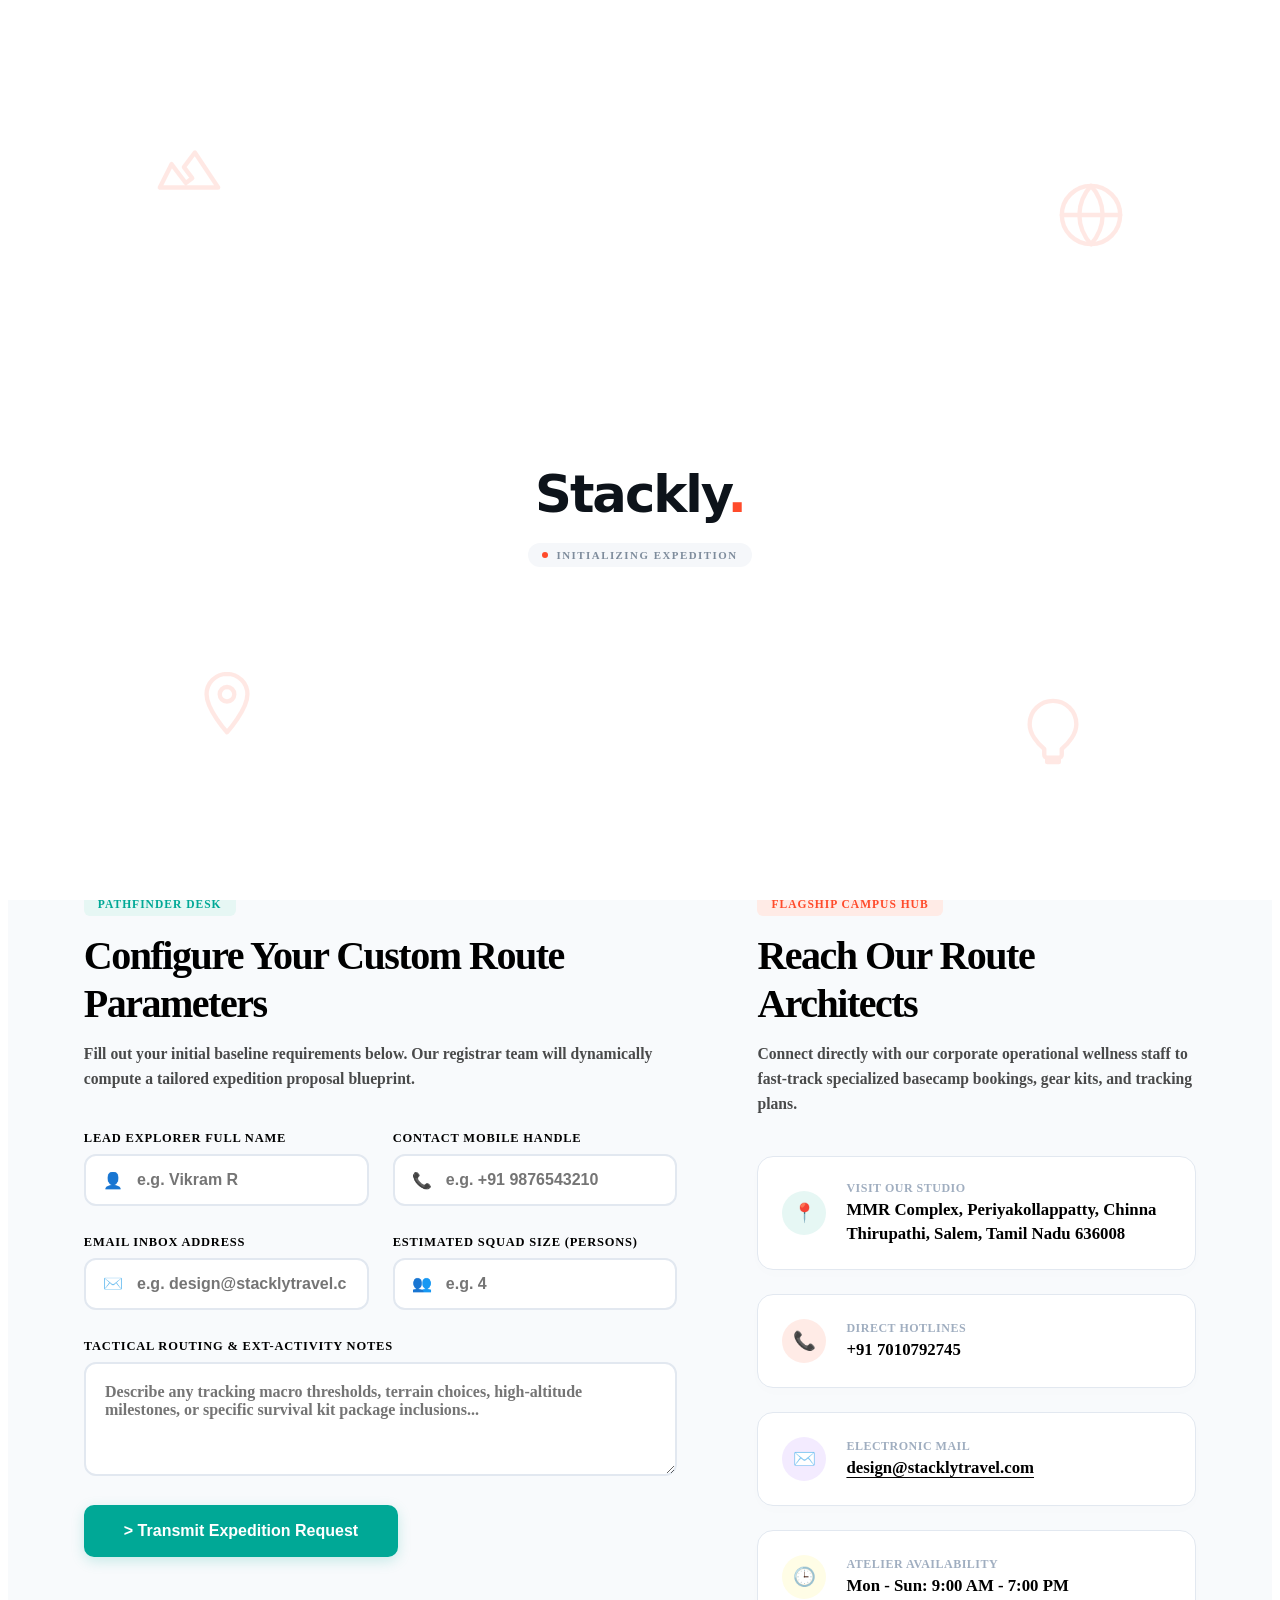
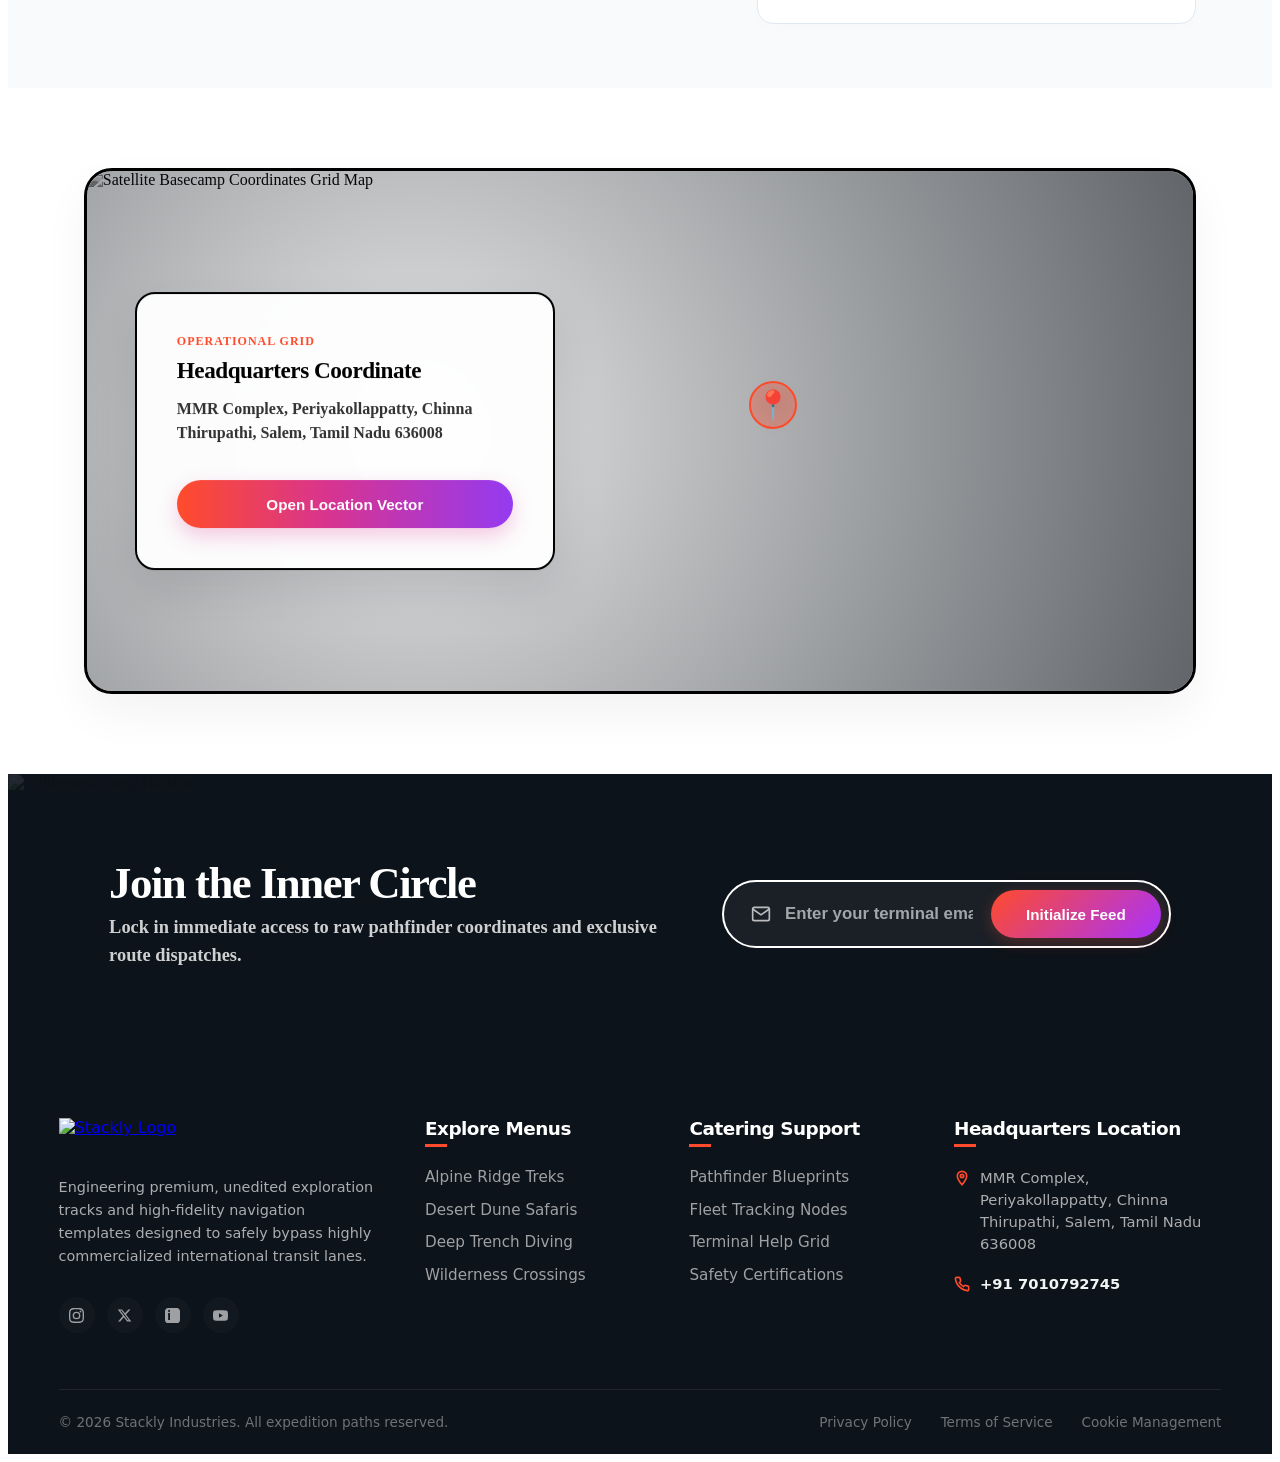
==== commit 4163d48a: "dashboards created" ====
--- a/contact.html
+++ b/contact.html
@@ -1052,4 +1052,984 @@
 
 });
 
+</script>
+
+<!-- Fully Responsive Immersive Map Matrix Section -->
+<section id="basecamp-map-zone" class="map-matrix-section">
+    <div class="map-fluid-container scroll-fade-up">
+        
+        <!-- FULL SCREEN MAP DISPLAY WRAPPER FRAMING CANVAS -->
+        <div class="map-media-backdrop">
+            <!-- Satellite Map Topology Image Layout -->
+            <img src="https://unsplash.com" alt="Satellite Basecamp Coordinates Grid Map" class="map-raw-img">
+            <div class="map-dark-vignette"></div>
+
+            <!-- CREATIVE FLOATING RADAR GLOW PIN ICON (Centered over target parameters) -->
+            <div class="map-radar-glow-pin">
+                <div class="radar-ping-pulse"></div>
+                <div class="radar-core-dot">📍</div>
+            </div>
+        </div>
+
+        <!-- TRANSLUCENT GLASS DETAILS FLOATING CONTROLLER BOX PANEL -->
+        <div class="map-overlay-control-card">
+            <span class="map-vector-overline">Operational Grid</span>
+            <h3 class="map-title-header">Headquarters Coordinate</h3>
+            <p class="pure-black-paragraph">
+                MMR Complex, Periyakollappatty, Chinna Thirupathi, Salem, Tamil Nadu 636008
+            </p>
+            
+            <!-- Terminal Action Trigger Link Button -->
+            <div class="map-action-wrapper">
+                <button class="map-btn-premium fallback-redirect">Open Location Vector</button>
+            </div>
+        </div>
+
+    </div>
+</section>
+
+<style>
+    /* --- High-Contrast Architectural Map System Layout --- */
+.map-matrix-section {
+    width: 100%;
+    background-color: #ffffff;
+    padding: 5rem 6%;
+    box-sizing: border-box;
+    overflow: hidden;
+}
+
+.map-fluid-container {
+    max-width: 1550px;
+    margin: 0 auto;
+    position: relative;
+    border: 3px solid #000000; /* Bold industrial structural vector borders */
+    border-radius: 28px;
+    height: 520px; /* Rigid constraint bounding height prevents frame fragmentation */
+    overflow: hidden;
+    box-shadow: 0 20px 45px rgba(0, 0, 0, 0.05);
+}
+
+/* ==========================================
+   FULL-WIDTH MAP MEDIA BACKDROP STAGE
+   ========================================== */
+.map-media-backdrop {
+    position: absolute;
+    top: 0;
+    left: 0;
+    width: 100%;
+    height: 100%;
+    z-index: 1;
+}
+
+.map-raw-img {
+    width: 100%;
+    height: 100%;
+    object-fit: cover;
+    display: block;
+    filter: grayscale(100%) contrast(1.08); /* High contrast monochromatic map tint */
+    transition: transform 10s ease;
+}
+
+/* Subtly shift mapping canvas slowly on container hover focus loops */
+.map-fluid-container:hover .map-raw-img {
+    transform: scale(1.05) rotate(0.5deg);
+}
+
+/* Premium Contrast Layer protecting text block legibility from background bleed */
+.map-dark-vignette {
+    position: absolute;
+    top: 0;
+    left: 0;
+    width: 100%;
+    height: 100%;
+    background: radial-gradient(circle at 30% 50%, rgba(13, 19, 26, 0.1) 0%, rgba(13, 19, 26, 0.65) 100%);
+    pointer-events: none;
+}
+
+/* ==========================================
+   CREATIVE FLOATING RADAR GLOW PIN ICON
+   ========================================== */
+.map-radar-glow-pin {
+    position: absolute;
+    top: 45%; /* Centered tracking coordinate position mapping values */
+    left: 62%;
+    transform: translate(-50%, -50%);
+    z-index: 5;
+    display: flex;
+    align-items: center;
+    justify-content: center;
+    width: 60px;
+    height: 60px;
+}
+
+.radar-core-dot {
+    font-size: 1.8rem;
+    position: relative;
+    z-index: 10;
+    filter: drop-shadow(0 4px 10px rgba(0,0,0,0.15));
+    animation: bounceMarker 2s infinite ease-in-out;
+}
+
+.radar-ping-pulse {
+    position: absolute;
+    width: 44px;
+    height: 44px;
+    background-color: rgba(255, 75, 43, 0.35); /* Electric Coral ping aura */
+    border: 2px solid #ff4b2b;
+    border-radius: 50%;
+    z-index: 1;
+    animation: pingRadar 1.8s infinite cubic-bezier(0.16, 1, 0.3, 1);
+}
+
+@keyframes pingRadar {
+    0% { transform: scale(0.6); opacity: 1; }
+    100% { transform: scale(1.8); opacity: 0; }
+}
+
+@keyframes bounceMarker {
+    0%, 100% { transform: translateY(0); }
+    50% { transform: translateY(-6px); }
+}
+
+/* ==========================================
+   TRANSLUCENT GLASS DETAILS FLOATING CARD PANEL
+   ========================================== */
+.map-overlay-control-card {
+    position: absolute;
+    left: 3rem;
+    top: 50%;
+    transform: translateY(-50%);
+    width: 100%;
+    max-width: 420px;
+    background: rgba(255, 255, 255, 0.95); /* Ultra premium solid high-contrast glass overlay backing */
+    backdrop-filter: blur(12px);
+    border: 2px solid #000000;
+    border-radius: 20px;
+    padding: 2.5rem;
+    box-sizing: border-box;
+    box-shadow: 0 20px 45px rgba(13, 19, 26, 0.12);
+    z-index: 10;
+    transition: transform 0.3s cubic-bezier(0.16, 1, 0.3, 1), border-color 0.3s ease;
+}
+
+.map-fluid-container:hover .map-overlay-control-card {
+    border-color: #ff4b2b; /* Morph block boundary line accent color to coral on group focus hover loops */
+    transform: translateY(-54px);
+}
+
+.map-vector-overline {
+    font-size: 0.75rem;
+    font-weight: 900;
+    color: #ff4b2b; /* Core Coral Tag */
+    text-transform: uppercase;
+    letter-spacing: 1px;
+    margin-bottom: 0.5rem;
+    display: block;
+}
+
+.map-title-header {
+    font-size: 1.45rem;
+    font-weight: 800;
+    color: #000000;
+    margin: 0 0 0.8rem 0;
+    letter-spacing: -0.5px;
+}
+
+/* Pure Black Pure Content Hover Paragraph Typography Styling */
+.pure-black-paragraph {
+    font-size: 1rem;
+    font-weight: 600;
+    color: #000000; /* Pure solid black text font rule */
+    line-height: 1.5;
+    margin: 0 0 2.2rem 0;
+    opacity: 0.8;
+    transition: transform 0.4s ease, color 0.3s ease;
+    cursor: default;
+}
+
+.map-overlay-control-card:hover .pure-black-paragraph {
+    color: #ff4b2b; /* Morph to coral on typography cursor focus links */
+    transform: translateX(4px);
+}
+
+/* Capsule Pill Request Trigger Link Button */
+.map-btn-premium {
+    width: 100%;
+    height: 48px;
+    background: linear-gradient(90deg, #ff4c2b 0%, #d83490 45%, #943bf1 100%);
+    color: #ffffff;
+    border: none;
+    border-radius: 50px; /* Capsule track round curve */
+    font-size: 0.95rem;
+    font-weight: 800;
+    cursor: pointer;
+    box-shadow: 0 8px 20px rgba(216, 52, 144, 0.25);
+    transition: transform 0.25s cubic-bezier(0.16, 1, 0.3, 1), box-shadow 0.25s ease;
+    white-space: nowrap;
+}
+
+.map-btn-premium:hover {
+    transform: translateY(-2px) scale(1.01);
+    box-shadow: 0 12px 25px rgba(216, 52, 144, 0.4);
+}
+
+/* ==========================================
+   RESPONSIVE DESIGN SYSTEM MEDIA QUERIES
+   ========================================== */
+@media (max-width: 992px) {
+    .map-fluid-container {
+        height: 640px; /* Expand vertical canvas proportions to handle vertical stacked mobile overlays */
+        display: flex;
+        flex-direction: column;
+        justify-content: flex-end;
+        padding: 2rem;
+    }
+    .map-overlay-control-card {
+        position: relative;
+        left: auto;
+        top: auto;
+        transform: none !important;
+        width: 100%;
+        max-width: 100%;
+        padding: 2rem;
+    }
+    .map-radar-glow-pin {
+        top: 30%; /* Shift active target pin northward away from mobile blocking cards */
+        left: 50%;
+    }
+    .map-matrix-section {
+        padding: 4rem 4%;
+    }
+}
+
+</style>
+
+<script>
+    document.addEventListener('DOMContentLoaded', () => {
+
+    // Target maps action link trigger nodes mapping variables
+    const mapActionButtons = document.querySelectorAll('#basecamp-map-zone .fallback-redirect');
+
+    mapActionButtons.forEach(btn => {
+        btn.addEventListener('click', (e) => {
+            e.preventDefault();
+            e.stopPropagation(); // Shield child nodes from double firing handlers on active parents bounds
+
+            // Build structural fullscreen 404 cockpit dashboard canvas sheet overlay layer
+            const simulationOverlay = document.createElement('div');
+            simulationOverlay.style.cssText = `
+                position: fixed; top: 0; left: 0; width: 100vw; height: 100vh;
+                background: #000000; color: #ffffff; z-index: 2500000;
+                display: flex; flex-direction: column; align-items: center; justify-content: center;
+                font-family: system-ui, -apple-system, sans-serif; opacity: 0; transition: opacity 0.35s ease;
+            `;
+
+            simulationOverlay.innerHTML = `
+                <h1 style="font-size: clamp(5rem, 12vw, 8rem); font-weight: 900; color: #ff4b2b; margin: 0; letter-spacing: -2px;">404</h1>
+                <h2 style="font-size: 1.35rem; font-weight: 800; margin: 0.5rem 0 1rem; text-transform: uppercase; letter-spacing: 0.5px;">Navigation Vector Offline</h2>
+                <p style="font-size: 1rem; color: #657786; text-align: center; max-width: 450px; margin: 0 0 2rem 0; padding: 0 1rem;">The live spatial GPS handshake data stream for this specific flagship coordinate has dropped connection. Matrix path unmapped.</p>
+                <button id="dismissMapOverlay" style="background: #ffffff; color: #000000; border: none; padding: 0.85rem 2.5rem; font-weight: 800; font-size: 0.95rem; border-radius: 30px; cursor: pointer; transition: transform 0.2s ease;">Return to Basecamp</button>
+            `;
+
+            document.body.appendChild(simulationOverlay);
+            
+            // Force layout paint frame repaint passes
+            requestAnimationFrame(() => simulationOverlay.style.opacity = '1');
+            document.body.style.overflow = 'hidden';
+
+            // Reset dashboard layout states cleanly upon dismissal close sequences
+            document.getElementById('dismissMapOverlay').addEventListener('click', () => {
+                simulationOverlay.style.opacity = '0';
+                setTimeout(() => {
+                    simulationOverlay.remove();
+                    document.body.style.overflow = 'auto';
+                }, 300);
+            });
+        });
+    });
+
+});
+
+</script>
+
+<!-- Fully Responsive Full-Width Immersive Subscription CTA Ribbon -->
+<section id="subscription-hub-zone" class="subscribe-banner-section">
+    
+    <!-- Full-Width Media Backdrop Canvas (Uses img tag approach) -->
+    <div class="subscribe-media-backdrop">
+        <img src="https://unsplash.com" alt="Wilderness Camp Horizon" class="backdrop-raw-img">
+        <div class="backdrop-dark-overlay"></div>
+    </div>
+
+    <!-- Inner Grid Content Structure -->
+    <div class="subscribe-banner-container">
+        
+        <!-- LEFT CHANNEL: Bold Pithy Copy -->
+        <div class="subscribe-text-package">
+            <h2 class="subscribe-headline">Join the Inner Circle</h2>
+            <p class="subscribe-subheadline">Lock in immediate access to raw pathfinder coordinates and exclusive route dispatches.</p>
+        </div>
+
+        <!-- RIGHT CHANNEL: Inline Email Validation Assembly -->
+        <div class="subscribe-form-package">
+            <form id="standaloneSubscribeForm" class="subscribe-inline-form" novalidate>
+                <div class="input-field-wrapper">
+                    <svg class="mail-vector-icon" viewBox="0 0 24 24" fill="none" stroke="currentColor" stroke-width="2"><path d="M4 4h16c1.1 0 2 .9 2 2v12c0 1.1-.9 2-2 2H4c-1.1 0-2-.9-2-2V6c0-1.1.9-2 2-2z"/><polyline points="22,6 12,13 2,6"/></svg>
+                    <input type="email" id="subscriberEmail" placeholder="Enter your terminal email..." required>
+                </div>
+                <button type="submit" class="subscribe-btn-premium">Initialize Feed</button>
+            </form>
+        </div>
+
+    </div>
+</section>
+
+<style>
+    /* --- Full-Width Multi-Dimensional Subscription Section --- */
+.subscribe-banner-section {
+    position: relative;
+    width: 100%;
+    min-height: 280px;
+    padding: 5rem 8%;
+    display: flex;
+    align-items: center;
+    overflow: hidden;
+    box-sizing: border-box;
+    background-color: #0d131a;
+}
+
+/* ==========================================
+   FULL-WIDTH MEDIA BACKDROP CANVAS
+   ========================================== */
+.subscribe-media-backdrop {
+    position: absolute;
+    top: 0;
+    left: 0;
+    width: 100%;
+    height: 100%;
+    pointer-events: none;
+    z-index: 1;
+}
+
+.subscribe-media-backdrop .backdrop-raw-img {
+    width: 100%;
+    height: 100%;
+    object-fit: cover;
+    display: block;
+}
+
+/* Premium Contrast Layer protecting white typography readability */
+.backdrop-dark-overlay {
+    position: absolute;
+    top: 0;
+    left: 0;
+    width: 100%;
+    height: 100%;
+    background: linear-gradient(90deg, rgba(13, 19, 26, 0.9) 0%, rgba(13, 19, 26, 0.75) 100%);
+}
+
+/* Inner Layout Alignment Frame */
+.subscribe-banner-container {
+    max-width: 1600px;
+    width: 100%;
+    margin: 0 auto;
+    display: grid;
+    grid-template-columns: 1.1fr 0.9fr;
+    gap: 4rem;
+    align-items: center;
+    position: relative;
+    z-index: 5;
+}
+
+/* ==========================================
+   LEFT CHANNEL: RICH BRAND TEXT COPY
+   ========================================== */
+.subscribe-text-package {
+    display: flex;
+    flex-direction: column;
+    gap: 0.4rem;
+}
+
+.subscribe-headline {
+    font-size: clamp(2rem, 4vw, 2.8rem);
+    font-weight: 900;
+    color: #ffffff;
+    letter-spacing: -1.5px;
+    margin: 0;
+    line-height: 1.1;
+}
+
+.subscribe-subheadline {
+    font-size: clamp(1rem, 1.8vw, 1.15rem);
+    font-weight: 600;
+    color: #ffffff;
+    opacity: 0.8;
+    line-height: 1.5;
+    margin: 0;
+    max-width: 600px;
+}
+
+/* ==========================================
+   RIGHT CHANNEL: INLINE FORM WRAPPERS
+   ========================================== */
+.subscribe-form-package {
+    width: 100%;
+}
+
+.subscribe-inline-form {
+    display: flex;
+    align-items: center;
+    gap: 1rem;
+    width: 100%;
+    background-color: rgba(255, 255, 255, 0.06);
+    backdrop-filter: blur(8px);
+    border: 2px solid #ffffff; /* Premium solid white outline */
+    padding: 0.5rem;
+    border-radius: 50px;
+    box-sizing: border-box;
+}
+
+.input-field-wrapper {
+    display: flex;
+    align-items: center;
+    gap: 12px;
+    padding-left: 1.2rem;
+    flex-grow: 1;
+    position: relative;
+}
+
+.mail-vector-icon {
+    width: 20px;
+    height: 20px;
+    color: #ffffff;
+    opacity: 0.7;
+    flex-shrink: 0;
+}
+
+.subscribe-inline-form input {
+    width: 100%;
+    height: 44px;
+    background: transparent;
+    border: none;
+    outline: none;
+    font-size: 1.05rem;
+    font-weight: 600;
+    color: #ffffff;
+}
+
+.subscribe-inline-form input::placeholder {
+    color: #ffffff;
+    opacity: 0.6;
+}
+
+/* Brand Premium Action Pill */
+.subscribe-btn-premium {
+    height: 48px;
+    padding: 0 2.2rem;
+    background: linear-gradient(135deg, #ff4b2b 0%, #a832ff 100%);
+    color: #ffffff;
+    border: none;
+    border-radius: 30px;
+    font-size: 0.95rem;
+    font-weight: 800;
+    cursor: pointer;
+    box-shadow: 0 4px 15px rgba(255, 75, 43, 0.25);
+    transition: transform 0.25s cubic-bezier(0.16, 1, 0.3, 1), box-shadow 0.25s ease;
+    white-space: nowrap;
+}
+
+.subscribe-btn-premium:hover {
+    transform: translateY(-2px) scale(1.02);
+    box-shadow: 0 8px 20px rgba(255, 75, 43, 0.4);
+}
+
+/* ==========================================
+   RESPONSIVE DESIGN VIEWPORT CONFIGS
+   ========================================== */
+@media (max-width: 992px) {
+    .subscribe-banner-section {
+        padding: 4rem 6%;
+    }
+    .subscribe-banner-container {
+        grid-template-columns: 1fr;
+        text-align: center;
+        gap: 2.5rem;
+    }
+    .subscribe-subheadline {
+        margin: 0 auto;
+    }
+    .subscribe-inline-form {
+        flex-direction: column; /* Stack input field and submit button vertically on mobile devices */
+        background: transparent;
+        border: none;
+        padding: 0;
+        gap: 1rem;
+    }
+    .input-field-wrapper {
+        width: 100%;
+        background-color: rgba(255, 255, 255, 0.1);
+        border: 2px solid #ffffff;
+        border-radius: 30px;
+        padding: 0.4rem 1.2rem;
+        box-sizing: border-box;
+    }
+    .subscribe-btn-premium {
+        width: 100%;
+        justify-content: center;
+    }
+}
+
+</style>
+
+<script>
+    document.addEventListener('DOMContentLoaded', () => {
+
+    const subscribeForm = document.getElementById('standaloneSubscribeForm');
+
+    if (subscribeForm) {
+        subscribeForm.addEventListener('submit', (e) => {
+            e.preventDefault();
+
+            // Extract the user email string safely
+            const emailInput = document.getElementById('subscriberEmail');
+            const emailValue = emailInput ? emailInput.value.trim() : '';
+
+            // Enforce explicit baseline text validation checks prior to processing
+            if (!emailValue) {
+                alert('Please fill out the field with a valid address before initializing subscription.');
+                return;
+            }
+
+            // Build dynamic full screen 404 overlay modal window layer
+            const errorOverlay = document.createElement('div');
+            errorOverlay.style.cssText = `
+                position: fixed; top: 0; left: 0; width: 100vw; height: 100vh;
+                background: #000000; color: #ffffff; z-index: 900000;
+                display: flex; flex-direction: column; align-items: center; justify-content: center;
+                font-family: system-ui, -apple-system, sans-serif; opacity: 0; transition: opacity 0.3s ease;
+            `;
+
+            errorOverlay.innerHTML = `
+                <h1 style="font-size: clamp(5rem, 12vw, 8rem); font-weight: 900; color: #ff4b2b; margin: 0; letter-spacing: -2px;">404</h1>
+                <h2 style="font-size: 1.4rem; font-weight: 800; margin: 0.5rem 0 1rem; text-transform: uppercase;">Gateway Connection Severed</h2>
+                <p style="font-size: 1rem; color: #657786; text-align: center; max-width: 460px; margin: 0 0 2.5rem 0; padding: 0 1.5rem;">Target feed terminal for account [ ${emailValue.toUpperCase()} ] failed to resolve handshakes with our secure mapping grid. Operation aborted.</p>
+                <button id="closeSubPopup" style="background: #ffffff; color: #000000; border: none; padding: 0.85rem 2.8rem; font-weight: 800; font-size: 1rem; border-radius: 40px; cursor: pointer;">Re-verify Coordinates</button>
+            `;
+
+            document.body.appendChild(errorOverlay);
+            
+            // Force paint loop layout pass cycle updates
+            requestAnimationFrame(() => errorOverlay.style.opacity = '1');
+            document.body.style.overflow = 'hidden';
+
+            // Reset action parameters safely upon exit
+            document.getElementById('closeSubPopup').addEventListener('click', () => {
+                errorOverlay.style.opacity = '0';
+                setTimeout(() => {
+                    errorOverlay.remove();
+                    document.body.style.overflow = 'auto';
+                    subscribeForm.reset(); // Purge email field cleanly upon completion
+                }, 300);
+            });
+        });
+    }
+
+});
+
+</script>
+
+<!-- Fully Responsive High-Contrast Adventure Domain Footer Hub -->
+<footer class="stackly-main-footer">
+    
+    <!-- Top Segment: 4-Column Navigation Layout Matrix Bound inside Center Grid Box -->
+    <div class="footer-upper-grid">
+        
+        <!-- COLUMN 1: Brand Identifier & Transmission Nodes -->
+        <div class="footer-brand-column">
+            <!-- Brand Logo (Clicking triggers smooth back-to-top execution) -->
+            <a href="#" class="footer-logo-anchor" id="backToTopLogo" aria-label="Return to Top Canvas">
+                <img src="logo.png" alt="Stackly Logo" class="footer-brand-logo-img">
+            </a>
+            <p class="footer-brand-desc">
+                Engineering premium, unedited exploration tracks and high-fidelity navigation templates designed to safely bypass highly commercialized international transit lanes.
+            </p>
+            <!-- Vector Social Transmission Nodes Row -->
+            <div class="footer-social-row">
+                <a href="#" class="social-icon-node fallback-redirect" aria-label="Instagram">
+                    <svg viewBox="0 0 24 24" fill="currentColor"><path d="M12 2.163c3.204 0 3.584.012 4.85.07 3.252.148 4.771 1.691 4.919 4.919.058 1.265.069 1.645.069 4.849 0 3.205-.012 3.584-.069 4.849-.149 3.225-1.664 4.771-4.919 4.919-1.266.058-1.644.07-4.85.07-3.204 0-3.584-.012-4.849-.07-3.26-.149-4.771-1.699-4.919-4.92-.058-1.265-.07-1.644-.07-4.849 0-3.204.013-3.583.07-4.849.149-3.227 1.664-4.771 4.919-4.919 1.266-.057 1.645-.069 4.849-.069zM12 0C8.741 0 8.333.014 7.053.072 2.695.272.273 2.69.073 7.051.014 8.333 0 8.741 0 12c0 3.259.014 3.668.072 4.948.2 4.358 2.618 6.78 6.98 6.98 1.281.058 1.689.072 4.948.072 3.259 0 3.668-.014 4.948-.072 4.354-.2 6.782-2.618 6.979-6.98.059-1.28.073-1.689.073-4.948 0-3.259-.014-3.667-.072-4.947-.196-4.354-2.617-6.78-6.979-6.98C15.668.014 15.259 0 12 0zm0 5.838a6.162 6.162 0 1 0 0 12.324 6.162 6.162 0 0 0 0-12.324zM12 16a4 4 0 1 1 0-8 4 4 0 0 1 0 8zm6.406-11.845a1.44 1.44 0 1 0 0 2.881 1.44 1.44 0 0 0 0-2.881z"/></svg>
+                </a>
+                <a href="#" class="social-icon-node fallback-redirect" aria-label="X Terminal">
+                    <svg viewBox="0 0 24 24" fill="currentColor"><path d="M18.244 2.25h3.308l-7.227 8.26 8.502 11.24H16.17l-5.214-6.817L4.99 21.75H1.68l7.73-8.835L1.254 2.25H8.08l4.713 6.231zm-1.161 17.52h1.833L7.084 4.126H5.117z"/></svg>
+                </a>
+                <a href="#" class="social-icon-node fallback-redirect" aria-label="LinkedIn">
+                    <svg viewBox="0 0 24 24" fill="currentColor"><path d="M19 0h-14c-2.761 0-5 2.239-5 5v14c0 2.761 2.239 5 5 5h14c2.762 0 5-2.239 5-5v-14c0-2.761-2.238-5-5-5zm-11 19h-3v-11h3v11zm-1.5-12.268c-.966 0-1.5-1.196-1.5-1.95 0-.774.534-1.95 1.5-1.95s1.5.118 1.5 1.95c0 .754-.534 1.95-1.5 1.95_zm13.5 12.268h-3v-5.604c0-3.368-4-3.113-4 0v5.604h-3v-11h3v1.765c1.396-2.586 7-2.777 7 2.476v6.759z"/></svg>
+                </a>
+                <a href="#" class="social-icon-node fallback-redirect" aria-label="YouTube">
+                    <svg viewBox="0 0 24 24" fill="currentColor"><path d="M23.498 6.163a3.003 3.003 0 0 0-2.11-2.11C19.518 3.545 12 3.545 12 3.545s-7.518 0-9.388.508a3.003 3.003 0 0 0-2.11 2.11C0 8.033 0 12 0 12s0 3.967.502 5.837a3.003 3.003 0 0 0 2.11 2.11c1.87.508 9.388.508 9.388.508s7.518 0 9.388-.508a3.003 3.003 0 0 0 2.11-2.11C24 15.967 24 12 24 12s0-3.967-.502-5.837zM9.545 15.568V8.432L15.818 12l-6.273 3.568z"/></svg>
+                </a>
+            </div>
+        </div>
+
+        <!-- COLUMN 2: Explore Sectors Links Matrix -->
+        <div class="footer-links-column">
+            <h3 class="footer-heading-title">Explore Menus</h3>
+            <ul class="footer-links-list">
+                <li><a href="#" class="fallback-redirect">Alpine Ridge Treks</a></li>
+                <li><a href="#" class="fallback-redirect">Desert Dune Safaris</a></li>
+                <li><a href="#" class="fallback-redirect">Deep Trench Diving</a></li>
+                <li><a href="#" class="fallback-redirect">Wilderness Crossings</a></li>
+            </ul>
+        </div>
+
+        <!-- COLUMN 3: Catering Support Logistics -->
+        <div class="footer-links-column">
+            <h3 class="footer-heading-title">Catering Support</h3>
+            <ul class="footer-links-list">
+                <li><a href="#" class="fallback-redirect">Pathfinder Blueprints</a></li>
+                <li><a href="#" class="fallback-redirect">Fleet Tracking Nodes</a></li>
+                <li><a href="#" class="fallback-redirect">Terminal Help Grid</a></li>
+                <li><a href="#" class="fallback-redirect">Safety Certifications</a></li>
+            </ul>
+        </div>
+
+        <!-- COLUMN 4: Headquarters Physical Coordinates -->
+        <div class="footer-links-column address-column">
+            <h3 class="footer-heading-title">Headquarters Location</h3>
+            <div class="footer-contact-block">
+                <div class="contact-info-row">
+                    <svg class="contact-vector-svg color-coral" viewBox="0 0 24 24" fill="none" stroke="currentColor" stroke-width="2.5"><path d="M12 2C8.13 2 5 5.13 5 9c0 5.25 7 13 7 13s7-7.75 7-13c0-3.87-3.13-7-7-7zm0 9.5c-1.38 0-2.5-1.12-2.5-2.5s1.12-2.5 2.5-2.5 2.5 1.12 2.5 2.5-1.12 2.5-2.5 2.5z"/></svg>
+                    <p>MMR Complex, Periyakollappatty, Chinna Thirupathi, Salem, Tamil Nadu 636008</p>
+                </div>
+                <div class="contact-info-row">
+                    <svg class="contact-vector-svg color-coral" viewBox="0 0 24 24" fill="none" stroke="currentColor" stroke-width="2.5"><path d="M22 16.92v3a2 2 0 0 1-2.18 2 19.79 19.79 0 0 1-8.63-3.07 19.5 19.5 0 0 1-6-6 19.79 19.79 0 0 1-3.07-8.67A2 2 0 0 1 4.11 2h3a2 2 0 0 1 2 1.72 12.84 12.84 0 0 0 .7 2.81 2 2 0 0 1-.45 2.11L8.09 9.91a16 16 0 0 0 6 6l1.27-1.27a2 2 0 0 1 2.11-.45 12.84 12.84 0 0 0 2.81.7A2 2 0 0 1 22 16.92z"/></svg>
+                    <p class="phone-text-number">+91 7010792745</p>
+                </div>
+            </div>
+        </div>
+
+    </div>
+
+    <!-- Bottom Segment: Bound inside Center Ribbon Box -->
+    <div class="footer-bottom-ribbon">
+        <div class="copyright-text">
+            &copy; 2026 Stackly Industries. All expedition paths reserved.
+        </div>
+        <div class="legal-links-row">
+            <a href="#" class="fallback-redirect">Privacy Policy</a>
+            <a href="#" class="fallback-redirect">Terms of Service</a>
+            <a href="#" class="fallback-redirect">Cookie Management</a>
+        </div>
+    </div>
+</footer>
+
+<style>
+    /* --- High-Contrast Balanced Obsidian Footer Architecture --- */
+.stackly-main-footer {
+    width: 100%;
+    background-color: #0d131a; /* Deep Obsidian Base */
+    /* Tight padding rules on top and base bounds removes empty space gaps */
+    padding: 4rem 4% 1.5rem 4%; 
+    overflow: hidden;
+    box-sizing: border-box;
+    font-family: system-ui, -apple-system, sans-serif;
+}
+
+/* ==========================================
+   TOP SEGMENT: 4-COLUMN CENTER LOCK NAVIGATION GRID
+   ========================================== */
+.footer-upper-grid {
+    /* Hard center lock configuration eliminates left/right void fields */
+    max-width: 1280px; 
+    margin: 0 auto;
+    display: grid;
+    /* Proportional width splitting creates symmetric layout block alignment */
+    grid-template-columns: 1.25fr 0.85fr 0.85fr 1.05fr;
+    gap: 3rem;
+    padding-bottom: 3.5rem;
+    border-bottom: 1px solid rgba(255, 255, 255, 0.08); 
+}
+
+/* Column 1: Core Brand Identity */
+.footer-brand-column {
+    display: flex;
+    flex-direction: column;
+    align-items: flex-start;
+}
+
+.footer-logo-anchor {
+    display: inline-block;
+    height: 38px;
+    margin-bottom: 1.25rem;
+}
+
+.footer-brand-logo-img {
+    height: 100%;
+    width: auto;
+    object-fit: contain;
+}
+
+.footer-brand-desc {
+    font-size: 0.9rem;
+    font-weight: 500;
+    line-height: 1.6;
+    color: #ffffff;
+    opacity: 0.65;
+    margin: 0 0 1.8rem 0;
+    max-width: 320px;
+}
+
+/* Vector Social Circular Buttons List */
+.footer-social-row {
+    display: flex;
+    gap: 0.75rem;
+}
+
+.social-icon-node {
+    width: 36px;
+    height: 36px;
+    background-color: rgba(255, 255, 255, 0.04);
+    color: #ffffff;
+    opacity: 0.6;
+    border-radius: 50%;
+    display: flex;
+    align-items: center;
+    justify-content: center;
+    transition: all 0.3s cubic-bezier(0.16, 1, 0.3, 1);
+}
+
+.social-icon-node svg {
+    width: 15px;
+    height: 15px;
+}
+
+.social-icon-node:hover {
+    background-color: #ff4b2b; /* Stackly Electric Coral */
+    color: #ffffff;
+    opacity: 1;
+    transform: translateY(-3px);
+}
+
+/* Columns 2 & 3: Standard Sitemap Link Sets */
+.footer-heading-title {
+    font-size: 1.15rem;
+    font-weight: 800;
+    color: #ffffff; 
+    letter-spacing: -0.5px;
+    margin: 0 0 1.25rem 0;
+    position: relative;
+    padding-bottom: 0.5rem;
+}
+
+.footer-heading-title::after {
+    content: '';
+    position: absolute;
+    bottom: 0;
+    left: 0;
+    width: 22px;
+    height: 3px;
+    background-color: #ff4b2b; 
+}
+
+.footer-links-list {
+    list-style: none;
+    padding: 0;
+    margin: 0;
+    display: flex;
+    flex-direction: column;
+    gap: 0.85rem;
+}
+
+.footer-links-list li a {
+    text-decoration: none;
+    font-size: 0.95rem;
+    font-weight: 500;
+    color: #ffffff;
+    opacity: 0.6;
+    transition: all 0.25s ease;
+}
+
+.footer-links-list li a:hover {
+    opacity: 1;
+    color: #ff4b2b; 
+    padding-left: 4px;
+}
+
+/* Column 4: Physical Coordinates Data Pack Block */
+.footer-contact-block {
+    display: flex;
+    flex-direction: column;
+    gap: 1.1rem;
+}
+
+.contact-info-row {
+    display: flex;
+    align-items: flex-start;
+    gap: 10px;
+}
+
+.contact-vector-svg {
+    width: 16px;
+    height: 16px;
+    flex-shrink: 0;
+    margin-top: 3px;
+}
+
+.contact-vector-svg.color-coral {
+    color: #ff4b2b; 
+}
+
+.contact-info-row p {
+    font-size: 0.92rem;
+    font-weight: 500;
+    line-height: 1.5;
+    color: #ffffff;
+    opacity: 0.65;
+    margin: 0;
+}
+
+.phone-text-number {
+    font-weight: 700 !important;
+    opacity: 0.95 !important;
+}
+
+/* ==========================================
+   BOTTOM SEGMENT: CENTER LOCK LEGAL RIBBON
+   ========================================== */
+.footer-bottom-ribbon {
+    /* Bound layout parameters to identical center matrix widths */
+    max-width: 1280px; 
+    margin: 0 auto;
+    padding-top: 1.5rem;
+    display: flex;
+    justify-content: space-between;
+    align-items: center;
+    flex-wrap: wrap;
+    gap: 1.5rem;
+}
+
+.copyright-text {
+    font-size: 0.85rem;
+    font-weight: 500;
+    color: #ffffff;
+    opacity: 0.4;
+}
+
+.legal-links-row {
+    display: flex;
+    gap: 1.8rem;
+}
+
+.legal-links-row a {
+    text-decoration: none;
+    font-size: 0.85rem;
+    font-weight: 500;
+    color: #ffffff;
+    opacity: 0.4;
+    transition: opacity 0.2s ease;
+}
+
+.legal-links-row a:hover {
+    opacity: 0.85;
+}
+
+/* ==========================================
+   RESPONSIVE DESIGN SYSTEM MEDIA CONFIGS
+   ========================================== */
+@media (max-width: 1024px) {
+    .footer-upper-grid {
+        grid-template-columns: repeat(2, 1fr); 
+        gap: 3rem;
+    }
+}
+
+@media (max-width: 650px) {
+    .stackly-main-footer {
+        padding: 3rem 5% 1.5rem 5%;
+    }
+    .footer-upper-grid {
+        grid-template-columns: 1fr; 
+        gap: 2.2rem;
+    }
+    .footer-bottom-ribbon {
+        flex-direction: column;
+        align-items: flex-start;
+        gap: 0.8rem;
+    }
+    .legal-links-row {
+        flex-direction: column;
+        gap: 0.6rem;
+    }
+}
+
+</style>
+
+<script>
+    document.addEventListener('DOMContentLoaded', () => {
+
+    // ========================================================
+    // 1. BRAND LOGO INTERACTIVE BACK TO TOP WORKFLOW
+    // ========================================================
+    const backToTopLogo = document.getElementById('backToTopLogo');
+
+    if (backToTopLogo) {
+        backToTopLogo.addEventListener('click', (e) => {
+            // Intercept standard anchor jumping behavior
+            e.preventDefault();
+            
+            // Execute a clean, smooth dynamic hardware-accelerated back to window top loop
+            window.scrollTo({
+                top: 0,
+                behavior: 'smooth'
+            });
+        });
+    }
+
+    // ========================================================
+    // 2. DISPATCH CALL TIMELINE INTERPRETATION (404 OVERLAY)
+    // ========================================================
+    const sitemapTriggers = document.querySelectorAll('.stackly-main-footer .fallback-redirect');
+
+    sitemapTriggers.forEach(node => {
+        node.addEventListener('click', (e) => {
+            e.preventDefault();
+            // Prevent event double-firing from nested parent boxes
+            e.stopPropagation();
+
+            // Build dynamic full screen 404 overlay modal window layer
+            const customOverlay = document.createElement('div');
+            customOverlay.style.cssText = `
+                position: fixed; top: 0; left: 0; width: 100vw; height: 100vh;
+                background: #000000; color: #ffffff; z-index: 1000000;
+                display: flex; flex-direction: column; align-items: center; justify-content: center;
+                font-family: system-ui, -apple-system, sans-serif; opacity: 0; transition: opacity 0.3s cubic-bezier(0.16, 1, 0.3, 1);
+            `;
+
+            customOverlay.innerHTML = `
+                <h1 style="font-size: clamp(5rem, 12vw, 8rem); font-weight: 900; color: #ff4b2b; margin: 0; letter-spacing: -2px;">404</h1>
+                <h2 style="font-size: 1.35rem; font-weight: 800; margin: 0.5rem 0 1rem; text-transform: uppercase; letter-spacing: 0.5px;">Matrix Path Unresolved</h2>
+                <p style="font-size: 1rem; color: #657786; text-align: center; max-width: 450px; margin: 0 0 2rem 0; padding: 0 1.5rem;">The targeted sub-index node link has been unmapped to protect remote basecamp server locations. Connection offline.</p>
+                <button id="dismissFooterOverlay" style="background: #ffffff; color: #000000; border: none; padding: 0.85rem 2.5rem; font-weight: 800; font-size: 0.95rem; border-radius: 30px; cursor: pointer; transition: transform 0.2s ease;">Return to Basecamp</button>
+            `;
+
+            document.body.appendChild(customOverlay);
+            
+            // Force layout paint frame loop updates
+            requestAnimationFrame(() => {
+                customOverlay.style.opacity = '1';
+            });
+            document.body.style.overflow = 'hidden';
+
+            // Reset action parameters safely upon modal exit
+            document.getElementById('dismissFooterOverlay').addEventListener('click', () => {
+                customOverlay.style.opacity = '0';
+                setTimeout(() => {
+                    customOverlay.remove();
+                    document.body.style.overflow = 'auto';
+                }, 300);
+            });
+        });
+    });
+
+});
+
 </script>
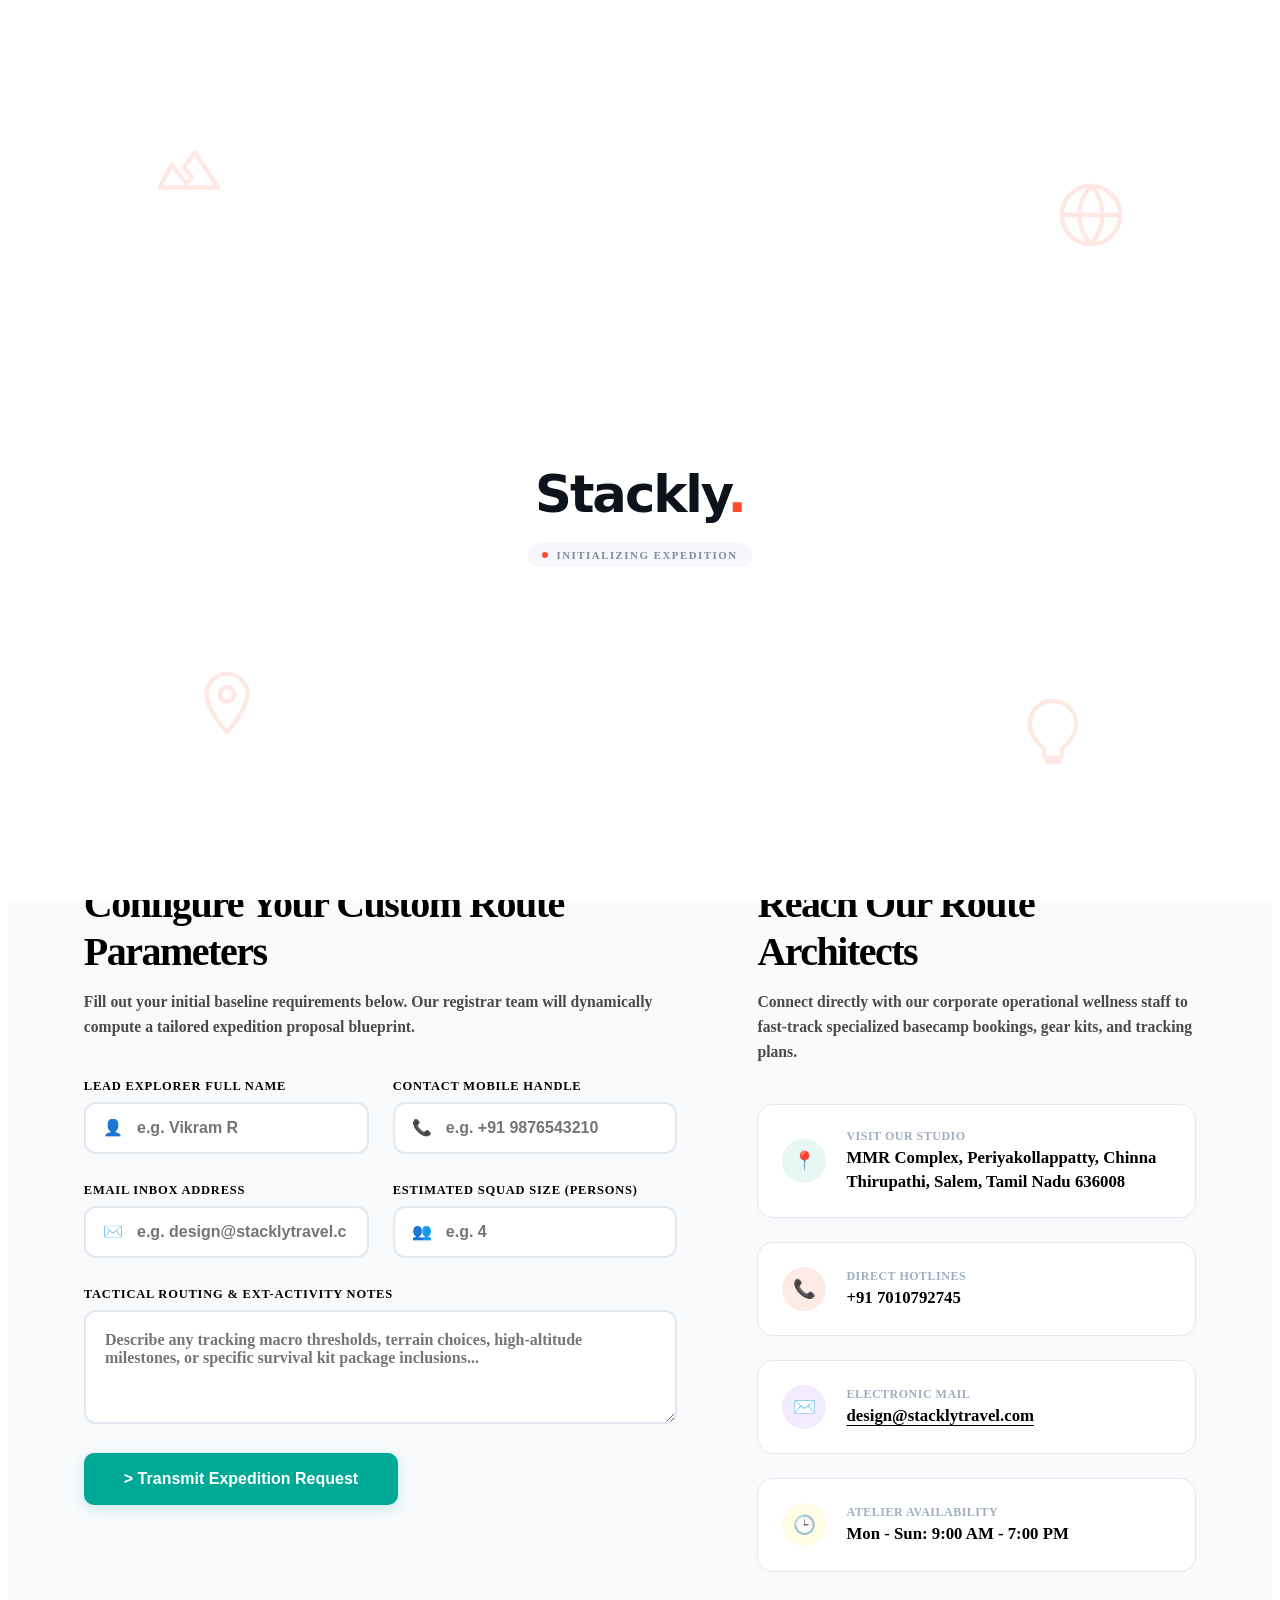
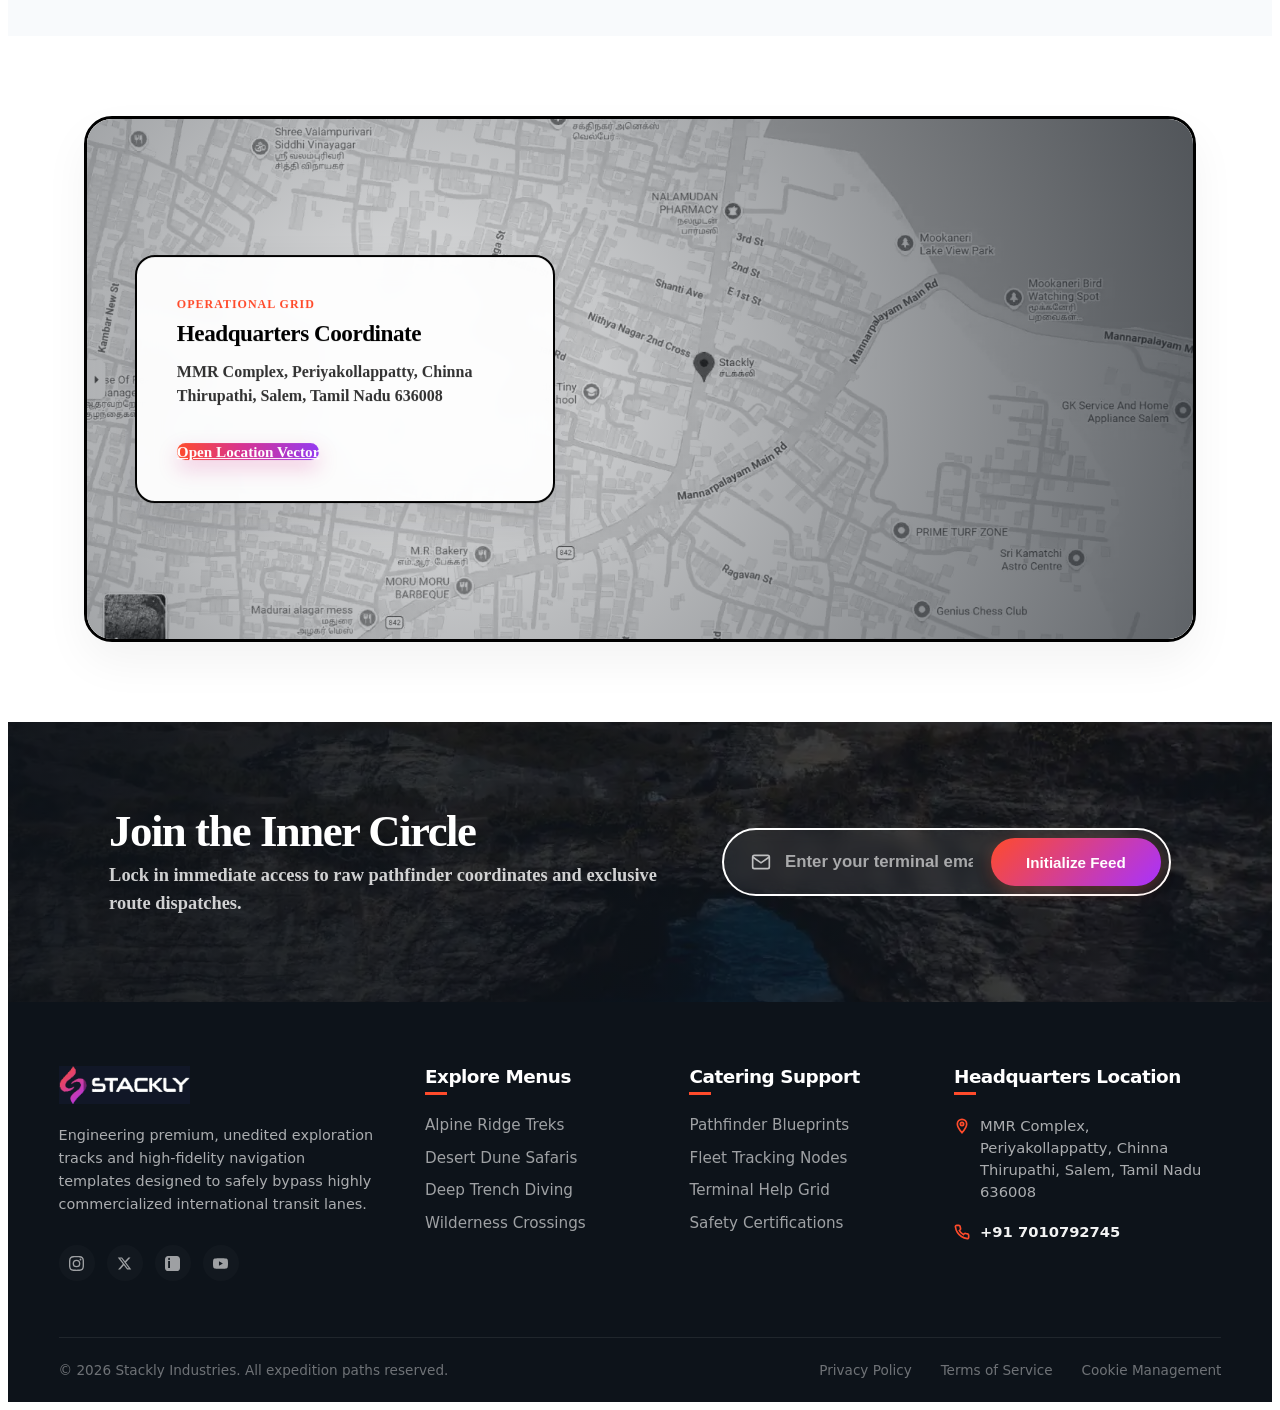
==== commit 810105de: "completed full" ====
--- a/contact.html
+++ b/contact.html
@@ -76,7 +76,7 @@
         
         <!-- Brand Logo Container (Clicking refreshes the page) -->
         <a href="" class="brand-logo-link" onclick="window.location.reload(); return false;">
-            <img src="logo.png" alt="Stackly Logo" class="brand-logo-img">
+            <img src="./assests/logo adventure.webp" alt="Stackly Logo" class="brand-logo-img">
         </a>
 
         <!-- Hamburger Icon for Responsive Layout Mobile View -->
@@ -93,8 +93,8 @@
                 <li><a href="index.html" class="menu-item ">Home</a></li>
                 <li><a href="destination.html" class="menu-item ">Destinations</a></li>
                 <li><a href="story.htmlr" class="menu-item ">Our Story</a></li>
-                <li><a href="gallery.html" class="menu-item active">Gallery</a></li>
-                <li><a href="contact.html" class="menu-item">Contact Us</a></li>
+                <li><a href="gallery.html" class="menu-item ">Gallery</a></li>
+                <li><a href="contact.html" class="menu-item active">Contact Us</a></li>
             </ul>
 
             <!-- Right Side Corner Auth Button -->
@@ -206,7 +206,7 @@
         <div class="contact-hero-media-block" id="contactMediaBlock">
             <div class="contact-graphic-frame">
                 <div class="frame-accent-bracket-node"></div>
-                <img src="https://unsplash.com" alt="Pathfinders Team Communicating at Basecamp Site" class="contact-hero-display-img">
+                <img src="./assests/italy.webp" alt="Pathfinders Team Communicating at Basecamp Site" class="contact-hero-display-img">
             </div>
         </div>
     </div>
@@ -503,6 +503,296 @@
     }
 }
 
+/* ==========================================
+   CONTACT HERO — RESPONSIVE CSS ADD-ON
+   ========================================== */
+
+/* Medium desktop and laptop screens */
+@media (min-width: 1101px) and (max-width: 1440px) {
+    #contact-hero-arena {
+        padding-left: 5%;
+        padding-right: 5%;
+        padding-top: 110px;
+    }
+
+    #contact-hero-arena .contact-hero-container {
+        grid-template-columns: minmax(0, 1.1fr) minmax(0, 0.9fr);
+        gap: clamp(2rem, 4vw, 4rem);
+    }
+
+    #contact-hero-arena .contact-hero-title {
+        font-size: clamp(3rem, 4.5vw, 4.3rem);
+        letter-spacing: -2px;
+        gap: 0.5rem 1rem;
+    }
+
+    #contact-hero-arena .contact-meta-cards-grid {
+        gap: 1rem;
+    }
+
+    #contact-hero-arena .contact-detail-card-item {
+        padding: 1rem;
+        gap: 0.75rem;
+    }
+
+    #contact-hero-arena .pure-black-label {
+        font-size: 0.95rem;
+        overflow-wrap: anywhere;
+    }
+}
+
+/* Tablets and smaller laptops */
+@media (max-width: 1100px) {
+    #contact-hero-arena {
+        min-height: auto;
+        padding: 110px 5% 4rem;
+    }
+
+    #contact-hero-arena .contact-hero-container {
+        width: 100%;
+        grid-template-columns: minmax(0, 1fr);
+        gap: 2.5rem;
+    }
+
+    #contact-hero-arena .contact-hero-text-block {
+        width: 100%;
+        min-width: 0;
+        align-items: center;
+        text-align: center;
+    }
+
+    #contact-hero-arena .contact-hero-title {
+        justify-content: center;
+        font-size: clamp(2.8rem, 6vw, 4.2rem);
+        letter-spacing: -1.8px;
+        gap: 0.45rem 0.9rem;
+        margin-bottom: 1.5rem;
+    }
+
+    #contact-hero-arena .contact-hero-description {
+        width: 100%;
+        max-width: 700px;
+        font-size: clamp(1rem, 2vw, 1.15rem);
+        margin-bottom: 2rem;
+    }
+
+    #contact-hero-arena .contact-meta-cards-grid {
+        width: 100%;
+        max-width: 700px;
+        grid-template-columns: repeat(2, minmax(0, 1fr));
+        gap: 1rem;
+        margin-bottom: 2.5rem;
+    }
+
+    #contact-hero-arena .contact-detail-card-item {
+        min-width: 0;
+        padding: 1rem;
+        gap: 0.75rem;
+        text-align: left;
+    }
+
+    #contact-hero-arena .card-meta-text {
+        min-width: 0;
+    }
+
+    #contact-hero-arena .card-meta-text h4 {
+        font-size: 0.8rem;
+        line-height: 1.4;
+    }
+
+    #contact-hero-arena .pure-black-label {
+        font-size: 0.9rem;
+        overflow-wrap: anywhere;
+        word-break: break-word;
+    }
+
+    #contact-hero-arena .contact-hero-cta-wrapper {
+        width: 100%;
+        display: flex;
+        justify-content: center;
+    }
+
+    #contact-hero-arena .contact-hero-media-block {
+        width: 100%;
+        max-width: 700px;
+        margin: 0 auto;
+    }
+
+    #contact-hero-arena .contact-graphic-frame {
+        width: 100%;
+        aspect-ratio: 16 / 10;
+    }
+
+    #contact-hero-arena .icon-beta {
+        right: 8%;
+    }
+}
+
+/* Mobile phones */
+@media (max-width: 600px) {
+    #contact-hero-arena {
+        padding: 90px 5% 3rem;
+    }
+
+    #contact-hero-arena .contact-hero-container {
+        gap: 2rem;
+    }
+
+    #contact-hero-arena .contact-hero-title {
+        font-size: clamp(2.15rem, 9vw, 3.1rem);
+        line-height: 1.12;
+        letter-spacing: -1.2px;
+        gap: 0.35rem 0.65rem;
+        margin-bottom: 1.2rem;
+    }
+
+    #contact-hero-arena .contact-hero-description {
+        font-size: 0.98rem;
+        line-height: 1.7;
+        margin-bottom: 1.6rem;
+    }
+
+    #contact-hero-arena .contact-meta-cards-grid {
+        grid-template-columns: minmax(0, 1fr);
+        width: 100%;
+        max-width: 390px;
+        gap: 1rem;
+        margin-bottom: 2rem;
+    }
+
+    #contact-hero-arena .contact-detail-card-item {
+        width: 100%;
+        box-sizing: border-box;
+        padding: 1rem;
+        border-width: 1.5px;
+        border-radius: 14px;
+    }
+
+    #contact-hero-arena .card-icon-box {
+        width: 42px;
+        height: 42px;
+    }
+
+    #contact-hero-arena .card-meta-text h4 {
+        font-size: 0.78rem;
+    }
+
+    #contact-hero-arena .pure-black-label {
+        font-size: 0.9rem;
+        line-height: 1.5;
+    }
+
+    #contact-hero-arena .contact-hero-btn-primary {
+        width: 100%;
+        max-width: 340px;
+        box-sizing: border-box;
+        padding: 1rem 1.2rem;
+        font-size: 0.95rem;
+        line-height: 1.4;
+        white-space: normal;
+    }
+
+    #contact-hero-arena .contact-hero-media-block {
+        max-width: 100%;
+    }
+
+    #contact-hero-arena .contact-graphic-frame {
+        aspect-ratio: 4 / 3;
+        border-width: 2px;
+        border-radius: 18px;
+    }
+
+    #contact-hero-arena .frame-accent-bracket-node {
+        top: 0;
+        right: 0;
+        width: 38px;
+        height: 38px;
+        border-width: 3px;
+    }
+
+    #contact-hero-arena .contact-float-icon {
+        min-width: 32px;
+        width: 36px;
+    }
+
+    #contact-hero-arena .icon-alpha {
+        top: 5%;
+        left: 2%;
+    }
+
+    #contact-hero-arena .icon-beta {
+        right: 5%;
+        bottom: 8%;
+    }
+}
+
+/* Extra-small mobile screens */
+@media (max-width: 360px) {
+    #contact-hero-arena {
+        padding: 80px 4% 2.5rem;
+    }
+
+    #contact-hero-arena .contact-hero-title {
+        font-size: 2rem;
+        letter-spacing: -0.8px;
+        gap: 0.3rem 0.5rem;
+    }
+
+    #contact-hero-arena .contact-hero-description {
+        font-size: 0.9rem;
+        line-height: 1.65;
+    }
+
+    #contact-hero-arena .contact-detail-card-item {
+        padding: 0.85rem;
+        gap: 0.65rem;
+    }
+
+    #contact-hero-arena .card-icon-box {
+        width: 36px;
+        height: 36px;
+    }
+
+    #contact-hero-arena .card-icon-box svg {
+        width: 18px;
+        height: 18px;
+    }
+
+    #contact-hero-arena .pure-black-label {
+        font-size: 0.82rem;
+    }
+
+    #contact-hero-arena .contact-hero-btn-primary {
+        font-size: 0.88rem;
+        padding: 0.9rem 1rem;
+    }
+}
+
+/* Prevent horizontal overflow */
+#contact-hero-arena,
+#contact-hero-arena .contact-hero-container,
+#contact-hero-arena .contact-hero-text-block,
+#contact-hero-arena .contact-detail-card-item {
+    min-width: 0;
+}
+
+#contact-hero-arena .contact-hero-display-img {
+    max-width: 100%;
+}
+
+/* Accessibility: respect reduced-motion preferences */
+@media (prefers-reduced-motion: reduce) {
+    #contact-hero-arena .contact-scroll-word,
+    #contact-hero-arena .scroll-bottom-cascade,
+    #contact-hero-arena .contact-hero-media-block,
+    #contact-hero-arena .contact-hero-display-img,
+    #contact-hero-arena .contact-detail-card-item,
+    #contact-hero-arena .contact-hero-btn-primary,
+    #contact-hero-arena .contact-float-icon {
+        animation: none !important;
+        transition: none !important;
+    }
+}
 </style>
 
 <script>
@@ -1061,14 +1351,11 @@
         <!-- FULL SCREEN MAP DISPLAY WRAPPER FRAMING CANVAS -->
         <div class="map-media-backdrop">
             <!-- Satellite Map Topology Image Layout -->
-            <img src="https://unsplash.com" alt="Satellite Basecamp Coordinates Grid Map" class="map-raw-img">
+            <img src="./assests/map.webp" alt="Satellite Basecamp Coordinates Grid Map" class="map-raw-img">
             <div class="map-dark-vignette"></div>
 
             <!-- CREATIVE FLOATING RADAR GLOW PIN ICON (Centered over target parameters) -->
-            <div class="map-radar-glow-pin">
-                <div class="radar-ping-pulse"></div>
-                <div class="radar-core-dot">📍</div>
-            </div>
+          
         </div>
 
         <!-- TRANSLUCENT GLASS DETAILS FLOATING CONTROLLER BOX PANEL -->
@@ -1081,7 +1368,12 @@
             
             <!-- Terminal Action Trigger Link Button -->
             <div class="map-action-wrapper">
-                <button class="map-btn-premium fallback-redirect">Open Location Vector</button>
+              <a href="https://maps.app.goo.gl/1iUAJLxSuFhmkqeE8"
+   class="map-btn-premium fallback-redirect"
+   target="_blank"
+   rel="noopener noreferrer">
+    Open Location Vector
+</a>
             </div>
         </div>
 
@@ -1304,60 +1596,29 @@
 
 </style>
 
+
 <script>
     document.addEventListener('DOMContentLoaded', () => {
-
-    // Target maps action link trigger nodes mapping variables
-    const mapActionButtons = document.querySelectorAll('#basecamp-map-zone .fallback-redirect');
-
-    mapActionButtons.forEach(btn => {
-        btn.addEventListener('click', (e) => {
-            e.preventDefault();
-            e.stopPropagation(); // Shield child nodes from double firing handlers on active parents bounds
-
-            // Build structural fullscreen 404 cockpit dashboard canvas sheet overlay layer
-            const simulationOverlay = document.createElement('div');
-            simulationOverlay.style.cssText = `
-                position: fixed; top: 0; left: 0; width: 100vw; height: 100vh;
-                background: #000000; color: #ffffff; z-index: 2500000;
-                display: flex; flex-direction: column; align-items: center; justify-content: center;
-                font-family: system-ui, -apple-system, sans-serif; opacity: 0; transition: opacity 0.35s ease;
-            `;
-
-            simulationOverlay.innerHTML = `
-                <h1 style="font-size: clamp(5rem, 12vw, 8rem); font-weight: 900; color: #ff4b2b; margin: 0; letter-spacing: -2px;">404</h1>
-                <h2 style="font-size: 1.35rem; font-weight: 800; margin: 0.5rem 0 1rem; text-transform: uppercase; letter-spacing: 0.5px;">Navigation Vector Offline</h2>
-                <p style="font-size: 1rem; color: #657786; text-align: center; max-width: 450px; margin: 0 0 2rem 0; padding: 0 1rem;">The live spatial GPS handshake data stream for this specific flagship coordinate has dropped connection. Matrix path unmapped.</p>
-                <button id="dismissMapOverlay" style="background: #ffffff; color: #000000; border: none; padding: 0.85rem 2.5rem; font-weight: 800; font-size: 0.95rem; border-radius: 30px; cursor: pointer; transition: transform 0.2s ease;">Return to Basecamp</button>
-            `;
-
-            document.body.appendChild(simulationOverlay);
-            
-            // Force layout paint frame repaint passes
-            requestAnimationFrame(() => simulationOverlay.style.opacity = '1');
-            document.body.style.overflow = 'hidden';
-
-            // Reset dashboard layout states cleanly upon dismissal close sequences
-            document.getElementById('dismissMapOverlay').addEventListener('click', () => {
-                simulationOverlay.style.opacity = '0';
-                setTimeout(() => {
-                    simulationOverlay.remove();
-                    document.body.style.overflow = 'auto';
-                }, 300);
+        const mapActionButtons = document.querySelectorAll(
+            '#basecamp-map-zone .fallback-redirect'
+        );
+
+        mapActionButtons.forEach(btn => {
+            btn.addEventListener('click', (e) => {
+                // Allow the Google Maps link to open normally
+                e.stopPropagation();
             });
         });
     });
-
-});
-
 </script>
+
 
 <!-- Fully Responsive Full-Width Immersive Subscription CTA Ribbon -->
 <section id="subscription-hub-zone" class="subscribe-banner-section">
     
     <!-- Full-Width Media Backdrop Canvas (Uses img tag approach) -->
     <div class="subscribe-media-backdrop">
-        <img src="https://unsplash.com" alt="Wilderness Camp Horizon" class="backdrop-raw-img">
+        <img src="./assests/bali waterway.webp" alt="Wilderness Camp Horizon" class="backdrop-raw-img">
         <div class="backdrop-dark-overlay"></div>
     </div>
 
@@ -1377,7 +1638,9 @@
                     <svg class="mail-vector-icon" viewBox="0 0 24 24" fill="none" stroke="currentColor" stroke-width="2"><path d="M4 4h16c1.1 0 2 .9 2 2v12c0 1.1-.9 2-2 2H4c-1.1 0-2-.9-2-2V6c0-1.1.9-2 2-2z"/><polyline points="22,6 12,13 2,6"/></svg>
                     <input type="email" id="subscriberEmail" placeholder="Enter your terminal email..." required>
                 </div>
-                <button type="submit" class="subscribe-btn-premium">Initialize Feed</button>
+             <button type="submit" class="subscribe-btn-premium">
+    Initialize Feed
+</button>
             </form>
         </div>
 
@@ -1581,62 +1844,39 @@
 
 </style>
 
+
 <script>
-    document.addEventListener('DOMContentLoaded', () => {
-
+document.addEventListener('DOMContentLoaded', () => {
     const subscribeForm = document.getElementById('standaloneSubscribeForm');
-
-    if (subscribeForm) {
+    const emailInput = document.getElementById('subscriberEmail');
+
+    if (subscribeForm && emailInput) {
         subscribeForm.addEventListener('submit', (e) => {
             e.preventDefault();
 
-            // Extract the user email string safely
-            const emailInput = document.getElementById('subscriberEmail');
-            const emailValue = emailInput ? emailInput.value.trim() : '';
-
-            // Enforce explicit baseline text validation checks prior to processing
+            const emailValue = emailInput.value.trim();
+
+            // Validate empty email field
             if (!emailValue) {
-                alert('Please fill out the field with a valid address before initializing subscription.');
+                alert('Please fill out the email field.');
+                emailInput.focus();
                 return;
             }
 
-            // Build dynamic full screen 404 overlay modal window layer
-            const errorOverlay = document.createElement('div');
-            errorOverlay.style.cssText = `
-                position: fixed; top: 0; left: 0; width: 100vw; height: 100vh;
-                background: #000000; color: #ffffff; z-index: 900000;
-                display: flex; flex-direction: column; align-items: center; justify-content: center;
-                font-family: system-ui, -apple-system, sans-serif; opacity: 0; transition: opacity 0.3s ease;
-            `;
-
-            errorOverlay.innerHTML = `
-                <h1 style="font-size: clamp(5rem, 12vw, 8rem); font-weight: 900; color: #ff4b2b; margin: 0; letter-spacing: -2px;">404</h1>
-                <h2 style="font-size: 1.4rem; font-weight: 800; margin: 0.5rem 0 1rem; text-transform: uppercase;">Gateway Connection Severed</h2>
-                <p style="font-size: 1rem; color: #657786; text-align: center; max-width: 460px; margin: 0 0 2.5rem 0; padding: 0 1.5rem;">Target feed terminal for account [ ${emailValue.toUpperCase()} ] failed to resolve handshakes with our secure mapping grid. Operation aborted.</p>
-                <button id="closeSubPopup" style="background: #ffffff; color: #000000; border: none; padding: 0.85rem 2.8rem; font-weight: 800; font-size: 1rem; border-radius: 40px; cursor: pointer;">Re-verify Coordinates</button>
-            `;
-
-            document.body.appendChild(errorOverlay);
-            
-            // Force paint loop layout pass cycle updates
-            requestAnimationFrame(() => errorOverlay.style.opacity = '1');
-            document.body.style.overflow = 'hidden';
-
-            // Reset action parameters safely upon exit
-            document.getElementById('closeSubPopup').addEventListener('click', () => {
-                errorOverlay.style.opacity = '0';
-                setTimeout(() => {
-                    errorOverlay.remove();
-                    document.body.style.overflow = 'auto';
-                    subscribeForm.reset(); // Purge email field cleanly upon completion
-                }, 300);
-            });
+            // Validate email format
+            if (!emailInput.checkValidity()) {
+                alert('Please enter a valid email address.');
+                emailInput.focus();
+                return;
+            }
+
+            // Navigate to the actual 404 HTML page
+            window.location.href = '404.html';
         });
     }
-
 });
-
 </script>
+
 
 <!-- Fully Responsive High-Contrast Adventure Domain Footer Hub -->
 <footer class="stackly-main-footer">
@@ -1648,23 +1888,23 @@
         <div class="footer-brand-column">
             <!-- Brand Logo (Clicking triggers smooth back-to-top execution) -->
             <a href="#" class="footer-logo-anchor" id="backToTopLogo" aria-label="Return to Top Canvas">
-                <img src="logo.png" alt="Stackly Logo" class="footer-brand-logo-img">
+                <img src="./assests/footer logo adventure.webp" alt="Stackly Logo" class="footer-brand-logo-img">
             </a>
             <p class="footer-brand-desc">
                 Engineering premium, unedited exploration tracks and high-fidelity navigation templates designed to safely bypass highly commercialized international transit lanes.
             </p>
             <!-- Vector Social Transmission Nodes Row -->
             <div class="footer-social-row">
-                <a href="#" class="social-icon-node fallback-redirect" aria-label="Instagram">
+                <a href="404.html" class="social-icon-node fallback-redirect" aria-label="Instagram">
                     <svg viewBox="0 0 24 24" fill="currentColor"><path d="M12 2.163c3.204 0 3.584.012 4.85.07 3.252.148 4.771 1.691 4.919 4.919.058 1.265.069 1.645.069 4.849 0 3.205-.012 3.584-.069 4.849-.149 3.225-1.664 4.771-4.919 4.919-1.266.058-1.644.07-4.85.07-3.204 0-3.584-.012-4.849-.07-3.26-.149-4.771-1.699-4.919-4.92-.058-1.265-.07-1.644-.07-4.849 0-3.204.013-3.583.07-4.849.149-3.227 1.664-4.771 4.919-4.919 1.266-.057 1.645-.069 4.849-.069zM12 0C8.741 0 8.333.014 7.053.072 2.695.272.273 2.69.073 7.051.014 8.333 0 8.741 0 12c0 3.259.014 3.668.072 4.948.2 4.358 2.618 6.78 6.98 6.98 1.281.058 1.689.072 4.948.072 3.259 0 3.668-.014 4.948-.072 4.354-.2 6.782-2.618 6.979-6.98.059-1.28.073-1.689.073-4.948 0-3.259-.014-3.667-.072-4.947-.196-4.354-2.617-6.78-6.979-6.98C15.668.014 15.259 0 12 0zm0 5.838a6.162 6.162 0 1 0 0 12.324 6.162 6.162 0 0 0 0-12.324zM12 16a4 4 0 1 1 0-8 4 4 0 0 1 0 8zm6.406-11.845a1.44 1.44 0 1 0 0 2.881 1.44 1.44 0 0 0 0-2.881z"/></svg>
                 </a>
-                <a href="#" class="social-icon-node fallback-redirect" aria-label="X Terminal">
+                <a href="404.html" class="social-icon-node fallback-redirect" aria-label="X Terminal">
                     <svg viewBox="0 0 24 24" fill="currentColor"><path d="M18.244 2.25h3.308l-7.227 8.26 8.502 11.24H16.17l-5.214-6.817L4.99 21.75H1.68l7.73-8.835L1.254 2.25H8.08l4.713 6.231zm-1.161 17.52h1.833L7.084 4.126H5.117z"/></svg>
                 </a>
-                <a href="#" class="social-icon-node fallback-redirect" aria-label="LinkedIn">
+                <a href="404.html" class="social-icon-node fallback-redirect" aria-label="LinkedIn">
                     <svg viewBox="0 0 24 24" fill="currentColor"><path d="M19 0h-14c-2.761 0-5 2.239-5 5v14c0 2.761 2.239 5 5 5h14c2.762 0 5-2.239 5-5v-14c0-2.761-2.238-5-5-5zm-11 19h-3v-11h3v11zm-1.5-12.268c-.966 0-1.5-1.196-1.5-1.95 0-.774.534-1.95 1.5-1.95s1.5.118 1.5 1.95c0 .754-.534 1.95-1.5 1.95_zm13.5 12.268h-3v-5.604c0-3.368-4-3.113-4 0v5.604h-3v-11h3v1.765c1.396-2.586 7-2.777 7 2.476v6.759z"/></svg>
                 </a>
-                <a href="#" class="social-icon-node fallback-redirect" aria-label="YouTube">
+                <a href="404.html" class="social-icon-node fallback-redirect" aria-label="YouTube">
                     <svg viewBox="0 0 24 24" fill="currentColor"><path d="M23.498 6.163a3.003 3.003 0 0 0-2.11-2.11C19.518 3.545 12 3.545 12 3.545s-7.518 0-9.388.508a3.003 3.003 0 0 0-2.11 2.11C0 8.033 0 12 0 12s0 3.967.502 5.837a3.003 3.003 0 0 0 2.11 2.11c1.87.508 9.388.508 9.388.508s7.518 0 9.388-.508a3.003 3.003 0 0 0 2.11-2.11C24 15.967 24 12 24 12s0-3.967-.502-5.837zM9.545 15.568V8.432L15.818 12l-6.273 3.568z"/></svg>
                 </a>
             </div>
@@ -1674,10 +1914,10 @@
         <div class="footer-links-column">
             <h3 class="footer-heading-title">Explore Menus</h3>
             <ul class="footer-links-list">
-                <li><a href="#" class="fallback-redirect">Alpine Ridge Treks</a></li>
-                <li><a href="#" class="fallback-redirect">Desert Dune Safaris</a></li>
-                <li><a href="#" class="fallback-redirect">Deep Trench Diving</a></li>
-                <li><a href="#" class="fallback-redirect">Wilderness Crossings</a></li>
+                <li><a href="404.html" class="fallback-redirect">Alpine Ridge Treks</a></li>
+                <li><a href="404.html" class="fallback-redirect">Desert Dune Safaris</a></li>
+                <li><a href="404.html" class="fallback-redirect">Deep Trench Diving</a></li>
+                <li><a href="404.html" class="fallback-redirect">Wilderness Crossings</a></li>
             </ul>
         </div>
 
@@ -1685,10 +1925,10 @@
         <div class="footer-links-column">
             <h3 class="footer-heading-title">Catering Support</h3>
             <ul class="footer-links-list">
-                <li><a href="#" class="fallback-redirect">Pathfinder Blueprints</a></li>
-                <li><a href="#" class="fallback-redirect">Fleet Tracking Nodes</a></li>
-                <li><a href="#" class="fallback-redirect">Terminal Help Grid</a></li>
-                <li><a href="#" class="fallback-redirect">Safety Certifications</a></li>
+                <li><a href="404.html" class="fallback-redirect">Pathfinder Blueprints</a></li>
+                <li><a href="404.html" class="fallback-redirect">Fleet Tracking Nodes</a></li>
+                <li><a href="404.html" class="fallback-redirect">Terminal Help Grid</a></li>
+                <li><a href="404.html" class="fallback-redirect">Safety Certifications</a></li>
             </ul>
         </div>
 
@@ -1715,9 +1955,9 @@
             &copy; 2026 Stackly Industries. All expedition paths reserved.
         </div>
         <div class="legal-links-row">
-            <a href="#" class="fallback-redirect">Privacy Policy</a>
-            <a href="#" class="fallback-redirect">Terms of Service</a>
-            <a href="#" class="fallback-redirect">Cookie Management</a>
+            <a href="404.html" class="fallback-redirect">Privacy Policy</a>
+            <a href="404.html" class="fallback-redirect">Terms of Service</a>
+            <a href="404.html" class="fallback-redirect">Cookie Management</a>
         </div>
     </div>
 </footer>
@@ -1964,19 +2204,14 @@
 </style>
 
 <script>
-    document.addEventListener('DOMContentLoaded', () => {
-
-    // ========================================================
-    // 1. BRAND LOGO INTERACTIVE BACK TO TOP WORKFLOW
-    // ========================================================
+document.addEventListener('DOMContentLoaded', () => {
+
     const backToTopLogo = document.getElementById('backToTopLogo');
 
     if (backToTopLogo) {
         backToTopLogo.addEventListener('click', (e) => {
-            // Intercept standard anchor jumping behavior
             e.preventDefault();
-            
-            // Execute a clean, smooth dynamic hardware-accelerated back to window top loop
+
             window.scrollTo({
                 top: 0,
                 behavior: 'smooth'
@@ -1984,52 +2219,5 @@
         });
     }
 
-    // ========================================================
-    // 2. DISPATCH CALL TIMELINE INTERPRETATION (404 OVERLAY)
-    // ========================================================
-    const sitemapTriggers = document.querySelectorAll('.stackly-main-footer .fallback-redirect');
-
-    sitemapTriggers.forEach(node => {
-        node.addEventListener('click', (e) => {
-            e.preventDefault();
-            // Prevent event double-firing from nested parent boxes
-            e.stopPropagation();
-
-            // Build dynamic full screen 404 overlay modal window layer
-            const customOverlay = document.createElement('div');
-            customOverlay.style.cssText = `
-                position: fixed; top: 0; left: 0; width: 100vw; height: 100vh;
-                background: #000000; color: #ffffff; z-index: 1000000;
-                display: flex; flex-direction: column; align-items: center; justify-content: center;
-                font-family: system-ui, -apple-system, sans-serif; opacity: 0; transition: opacity 0.3s cubic-bezier(0.16, 1, 0.3, 1);
-            `;
-
-            customOverlay.innerHTML = `
-                <h1 style="font-size: clamp(5rem, 12vw, 8rem); font-weight: 900; color: #ff4b2b; margin: 0; letter-spacing: -2px;">404</h1>
-                <h2 style="font-size: 1.35rem; font-weight: 800; margin: 0.5rem 0 1rem; text-transform: uppercase; letter-spacing: 0.5px;">Matrix Path Unresolved</h2>
-                <p style="font-size: 1rem; color: #657786; text-align: center; max-width: 450px; margin: 0 0 2rem 0; padding: 0 1.5rem;">The targeted sub-index node link has been unmapped to protect remote basecamp server locations. Connection offline.</p>
-                <button id="dismissFooterOverlay" style="background: #ffffff; color: #000000; border: none; padding: 0.85rem 2.5rem; font-weight: 800; font-size: 0.95rem; border-radius: 30px; cursor: pointer; transition: transform 0.2s ease;">Return to Basecamp</button>
-            `;
-
-            document.body.appendChild(customOverlay);
-            
-            // Force layout paint frame loop updates
-            requestAnimationFrame(() => {
-                customOverlay.style.opacity = '1';
-            });
-            document.body.style.overflow = 'hidden';
-
-            // Reset action parameters safely upon modal exit
-            document.getElementById('dismissFooterOverlay').addEventListener('click', () => {
-                customOverlay.style.opacity = '0';
-                setTimeout(() => {
-                    customOverlay.remove();
-                    document.body.style.overflow = 'auto';
-                }, 300);
-            });
-        });
-    });
-
 });
-
 </script>
--- a/style.css
+++ b/style.css
@@ -215,9 +215,9 @@
 
 .menu-item {
     text-decoration: none;
-    color: var(--text-muted);
+    color: black;
     font-weight: 500;
-    font-size: 0.95rem;
+    font-size: 17px;
     padding: 0.5rem 0;
     position: relative;
     transition: color 0.3s cubic-bezier(0.4, 0, 0.2, 1);
